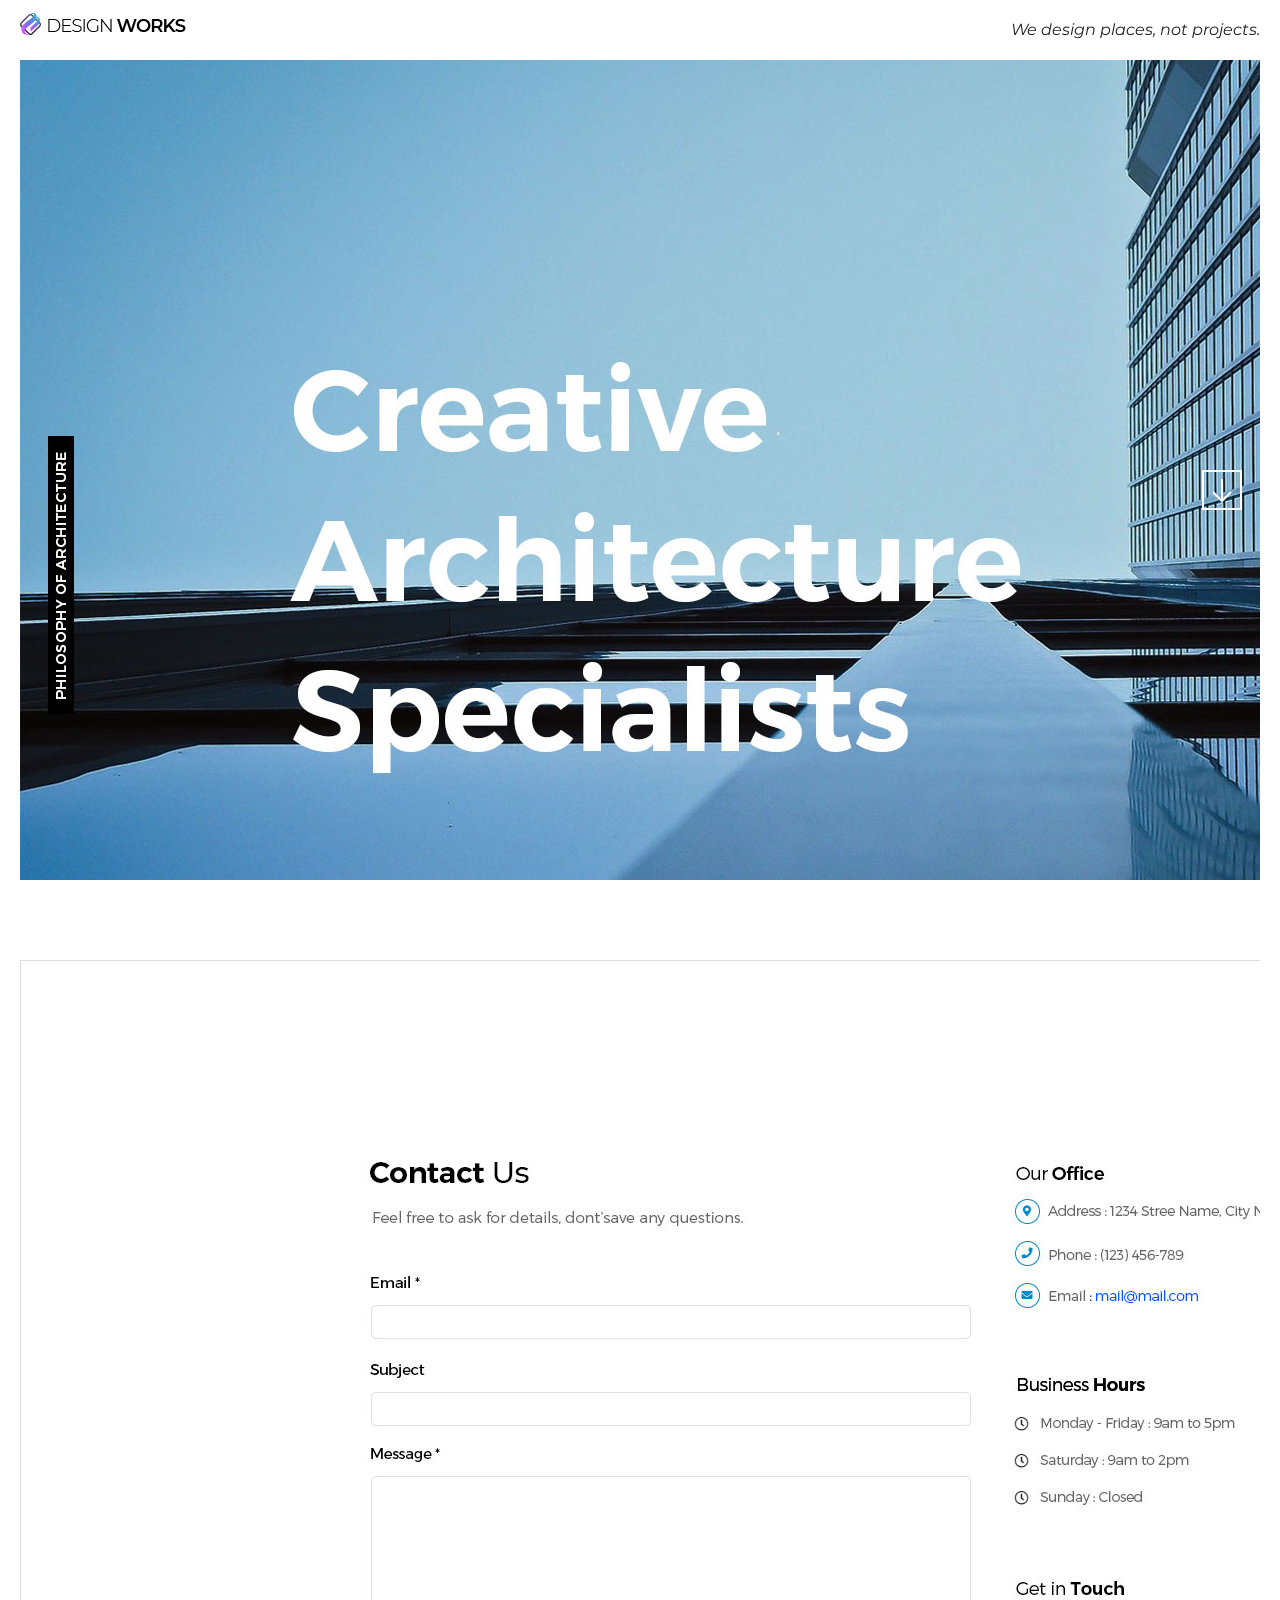
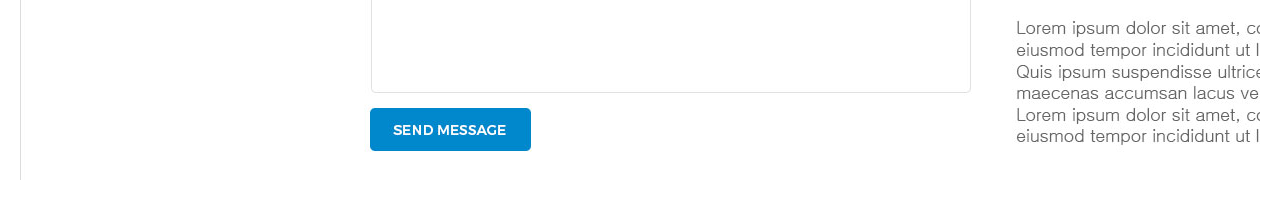
==== index.html @ b75cab00 "모바일 내비게이션" ====
<!doctype html>
<html lang="ko">
<head>
	<meta charset="UTF-8">
  <meta name="viewport" content="width=device-width, initial-scale=1.0">
  <!-- Page Scroll Effect JS & CSS -->
  <script src="js/jquery-2.1.4.js"></script>
  <script src="js/velocity/modernizr.js"></script>
  <script src="js/velocity/velocity.min.js"></script>
  <script src="js/velocity/velocity.ui.min.js"></script>
  <script src="js/velocity/main.js"></script>
  <link rel="stylesheet" href="js/velocity/velocity.css">

  <!-- Custom JS & CSS -->
  <script src="custom.js"></script>
  <link rel="stylesheet" href="style.css">
  <link rel="stylesheet" href="responsive.css">
	<title>DesignWorks Architecture Agency</title>
</head>
<!-- hijacking: on/off - animation: none/scaleDown/rotate/gallery/catch/opacity/fixed/parallax -->

<body data-hijacking="on" data-animation="gallery">
	<div class="container">
		<section class="cd-section visible">
			<div>
				<div class="content">
					<img src="images/temp-section-01.jpg">
				</div>
			</div>
		</section>

		<section class="cd-section">
			<div>
				<div class="content">
					<img src="images/temp-section-02.jpg">
				</div>
			</div>
		</section>
	
		<section class="cd-section">
			<div>
				<div class="content">
					<img src="images/temp-section-03.jpg">
				</div>
			</div>
		</section>
	
		<section class="cd-section">
			<div>
				<div class="content">
					<img src="images/temp-section-04.jpg">
				</div>
			</div>
		</section>
	
		<section class="cd-section">
			<div>
				<div class="content">
					<img src="images/temp-section-05.jpg">
				</div>
			</div>
		</section>
	
		<section class="cd-section">
			<div>
				<div class="content">
					<img src="images/temp-section-06.jpg">
				</div>
			</div>
		</section>
	
		<section class="cd-section">
			<div>
				<div class="content">
					<img src="images/temp-section-07.jpg">
				</div>
			</div>
		</section>
		<header>
			<div class="gnb-inner">
				<div class="logo">
					<a href="#none"><img src="images/logo.png" alt=""></a>
				</div>
				<div class="gnb">
					<div class="menu">
						<a href="#none">Home</a>
						<a href="#none">About</a>
						<a href="#none">Project</a>
						<a href="#none">Plan & History</a>
						<a href="#none">Awards</a>
						<a href="#none">Location</a>
						<a href="#none">Contact</a>
					</div>
					<div class="slogan">We design places, not projects.</div>
				</div>
				<div class="trigger">
					<span></span>
					<span></span>
					<span></span>
				</div>
			</div>
		</header>
	</div>

	<nav>
		<ul class="cd-vertical-nav">
			<li><a href="#0" class="cd-prev inactive">Next</a></li>
			<li><a href="#0" class="cd-next">Prev</a></li>
		</ul>
	</nav>
</body>
</html>
---- js/velocity/velocity.css ----
/* -------------------------------- 

Primary style

-------------------------------- */
*, *::after, *::before {
  box-sizing: border-box;
}

html {
  font-size: 62.5%;
}

body {
  font-size: 1.6rem;
  font-family: "Open Sans", sans-serif;
  color: #ffffff;
  background-color: #22283f;
  -webkit-font-smoothing: antialiased;
  -moz-osx-font-smoothing: grayscale;
}
body::before {
  /* never visible - this is used in jQuery to check the current MQ */
  content: 'mobile';
  display: none;
}
@media only screen and (min-width: 1050px) {
  body::before {
    /* never visible - this is used in jQuery to check the current MQ */
    content: 'desktop';
  }
}

a {
  color: #267481;
  text-decoration: none;
}

/* -------------------------------- 

Main Components 

-------------------------------- */
@media only screen and (min-width: 1050px) {
  body[data-hijacking="on"] {
    overflow: hidden;
  }
}

.cd-section h2 {
  line-height: 100vh;
  text-align: center;
  font-size: 2.4rem;
}

.cd-section:first-of-type > div::before {
  /* alert -> all scrolling effects are not visible on small devices */
  /* content: 'Effects not visible on mobile!'; */
  position: absolute;
  width: 100%;
  text-align: center;
  top: 20px;
  z-index: 2;
  font-weight: bold;
  font-size: 1.3rem;
  text-transform: uppercase;
  color: #6a7083;
}

[data-animation="parallax"] .cd-section > div, [data-animation="fixed"] .cd-section > div, [data-animation="opacity"] .cd-section > div {
  background-position: center center;
  background-repeat: no-repeat;
  background-size: cover;
}
[data-animation="parallax"] .cd-section:first-of-type > div, [data-animation="fixed"] .cd-section:first-of-type > div, [data-animation="opacity"] .cd-section:first-of-type > div {
  background-image: url("../img/img-1.jpg");
}
[data-animation="parallax"] .cd-section:nth-of-type(2) > div, [data-animation="fixed"] .cd-section:nth-of-type(2) > div, [data-animation="opacity"] .cd-section:nth-of-type(2) > div {
  background-image: url("../img/img-2.jpg");
}
[data-animation="parallax"] .cd-section:nth-of-type(3) > div, [data-animation="fixed"] .cd-section:nth-of-type(3) > div, [data-animation="opacity"] .cd-section:nth-of-type(3) > div {
  background-image: url("../img/img-3.jpg");
}
[data-animation="parallax"] .cd-section:nth-of-type(4) > div, [data-animation="fixed"] .cd-section:nth-of-type(4) > div, [data-animation="opacity"] .cd-section:nth-of-type(4) > div {
  background-image: url("../img/img-4.jpg");
}
[data-animation="parallax"] .cd-section:nth-of-type(5) > div, [data-animation="fixed"] .cd-section:nth-of-type(5) > div, [data-animation="opacity"] .cd-section:nth-of-type(5) > div {
  background-image: url("../img/img-5.jpg");
}
@media only screen and (min-width: 1050px) {
  .cd-section h2 {
    font-size: 4rem;
    font-weight: 300;
  }
  [data-hijacking="on"] .cd-section {
    opacity: 0;
    visibility: hidden;
    position: absolute;
    top: 0;
    left: 0;
    width: 100%;
  }
  [data-hijacking="on"] .cd-section > div {
    visibility: visible;
  }
  [data-hijacking="off"] .cd-section > div {
    opacity: 0;
  }
  [data-animation="rotate"] .cd-section {
    /* enable a 3D-space for children elements */
    -webkit-perspective: 1800px;
    -moz-perspective: 1800px;
    perspective: 1800px;
  }
  [data-hijacking="on"][data-animation="rotate"] .cd-section:not(:first-of-type) {
    -webkit-perspective-origin: center 0;
    -moz-perspective-origin: center 0;
    perspective-origin: center 0;
  }
  [data-animation="scaleDown"] .cd-section > div, [data-animation="gallery"] .cd-section > div, [data-animation="catch"] .cd-section > div {
    box-shadow: 0 0 0 rgba(25, 30, 46, 0.4);
  }
  [data-animation="opacity"] .cd-section.visible > div {
    z-index: 1;
  }
}

@media only screen and (min-width: 1050px) {
  .cd-section:first-of-type > div::before {
    display: none;
  }
}
@media only screen and (min-width: 1050px) {
  .cd-section > div {
    position: fixed;
    top: 0;
    left: 0;
    width: 100%;
    /* Force Hardware Acceleration */
    -webkit-transform: translateZ(0);
    -moz-transform: translateZ(0);
    -ms-transform: translateZ(0);
    -o-transform: translateZ(0);
    transform: translateZ(0);
    -webkit-backface-visibility: hidden;
    backface-visibility: hidden;
  }
  [data-hijacking="on"] .cd-section > div {
    position: absolute;
  }
  [data-animation="rotate"] .cd-section > div {
    -webkit-transform-origin: center bottom;
    -moz-transform-origin: center bottom;
    -ms-transform-origin: center bottom;
    -o-transform-origin: center bottom;
    transform-origin: center bottom;
  }
}

.cd-vertical-nav {
  /* lateral navigation */
  position: fixed;
  z-index: 1;
  right: 3%;
  top: 50%;
  bottom: auto;
  -webkit-transform: translateY(-50%);
  -moz-transform: translateY(-50%);
  -ms-transform: translateY(-50%);
  -o-transform: translateY(-50%);
  transform: translateY(-50%);
  display: none;
}
.cd-vertical-nav a {
  display: block;
  height: 40px;
  width: 40px;
  /* image replace */
  overflow: hidden;
  text-indent: 100%;
  white-space: nowrap;
  background: url(cd-icon-arrow.svg) no-repeat center center;
}
.cd-vertical-nav a.cd-prev {
  -webkit-transform: rotate(180deg);
  -moz-transform: rotate(180deg);
  -ms-transform: rotate(180deg);
  -o-transform: rotate(180deg);
  transform: rotate(180deg);
  margin-bottom: 10px;
}
.cd-vertical-nav a.inactive {
  visibility: hidden;
  opacity: 0;
  -webkit-transition: opacity 0.2s 0s, visibility 0s 0.2s;
  -moz-transition: opacity 0.2s 0s, visibility 0s 0.2s;
  transition: opacity 0.2s 0s, visibility 0s 0.2s;
}
@media only screen and (min-width: 1050px) {
  .cd-vertical-nav {
    display: block;
  }
}
---- style.css ----
/* Google Web Font : Montserrat */
@import url('https://fonts.googleapis.com/css?family=Montserrat:200,300,400,500&display=swap');
@import url('https://fonts.googleapis.com/css?family=Manrope:300,400,500,600&display=swap');
@import url('https://fonts.googleapis.com/css2?family=Source+Sans+Pro:wght@200;300;400;600;700;900&display=swap');
@import url('https://fonts.googleapis.com/css2?family=Overpass&display=swap');

/* FontAwesome CDN 4.7 */
@import url('https://stackpath.bootstrapcdn.com/font-awesome/4.7.0/css/font-awesome.min.css');

/* Reset CSS */
* { box-sizing: border-box;}
ul{list-style: none;}
a{text-decoration: none;}

/* Default CSS */
body{
  font-family: 'Montserrat', sans-serif;
  color: #222;
  font-size: 15px;
  margin : 0;
  height: 100vh;
  background-color: #fff;
}

/* Entire Layout */
.cd-section{
  height: 100vh;
}
.cd-section > div{
  height: 100%;
  position: relative;
}
.content{
  background-color: #ddd;
  position: absolute;
  width: calc(100% - 40px);
  height: calc(100% - 80px);
  left: 20px;
  bottom: 20px;
  overflow: hidden;
}

/* Header */
header {
  position: fixed;
  width: 100%;
  top:0;
  left:0;
}
.gnb-inner {
  /* border: 1px solid #000; */
  width: calc(100% - 40px);
  margin: auto;
  height: 60px;
  line-height: 60px;
  
}
.logo {
  float:left
}
.gnb {
  float: right;
}
.menu {
  display: none;
}
.menu a {}
.slogan {
  font-size: 16px;
  font-style: italic;
}
---- responsive.css ----
@media (max-width: 768px) {
  /* Entire Layout */
  .cd-section{
    height: auto;
  }
  .cd-section > div{
    height: auto;
  }
  .content{
    position: static;
    width: 100%;
    height: 100%;
  }

  /* Header */
  .menu {
    display: block;
  }
  .slogan{
    display: none;
  }
  .gnb{
    background-color: #fff;
    position: fixed;
    top: 0;
    right: 0;
    width: 250px;
    height: 100vh;
    box-shadow: -5px 0 10px rgba(0,0,0,0.1);
  }
  .menu{
    line-height: 40px;
    margin-top: 60px;
  }
  .menu a {
    text-align: right;
    display: block;
    padding-right: 20px;
    color : #000;
    font-size: 20px;
  }
}
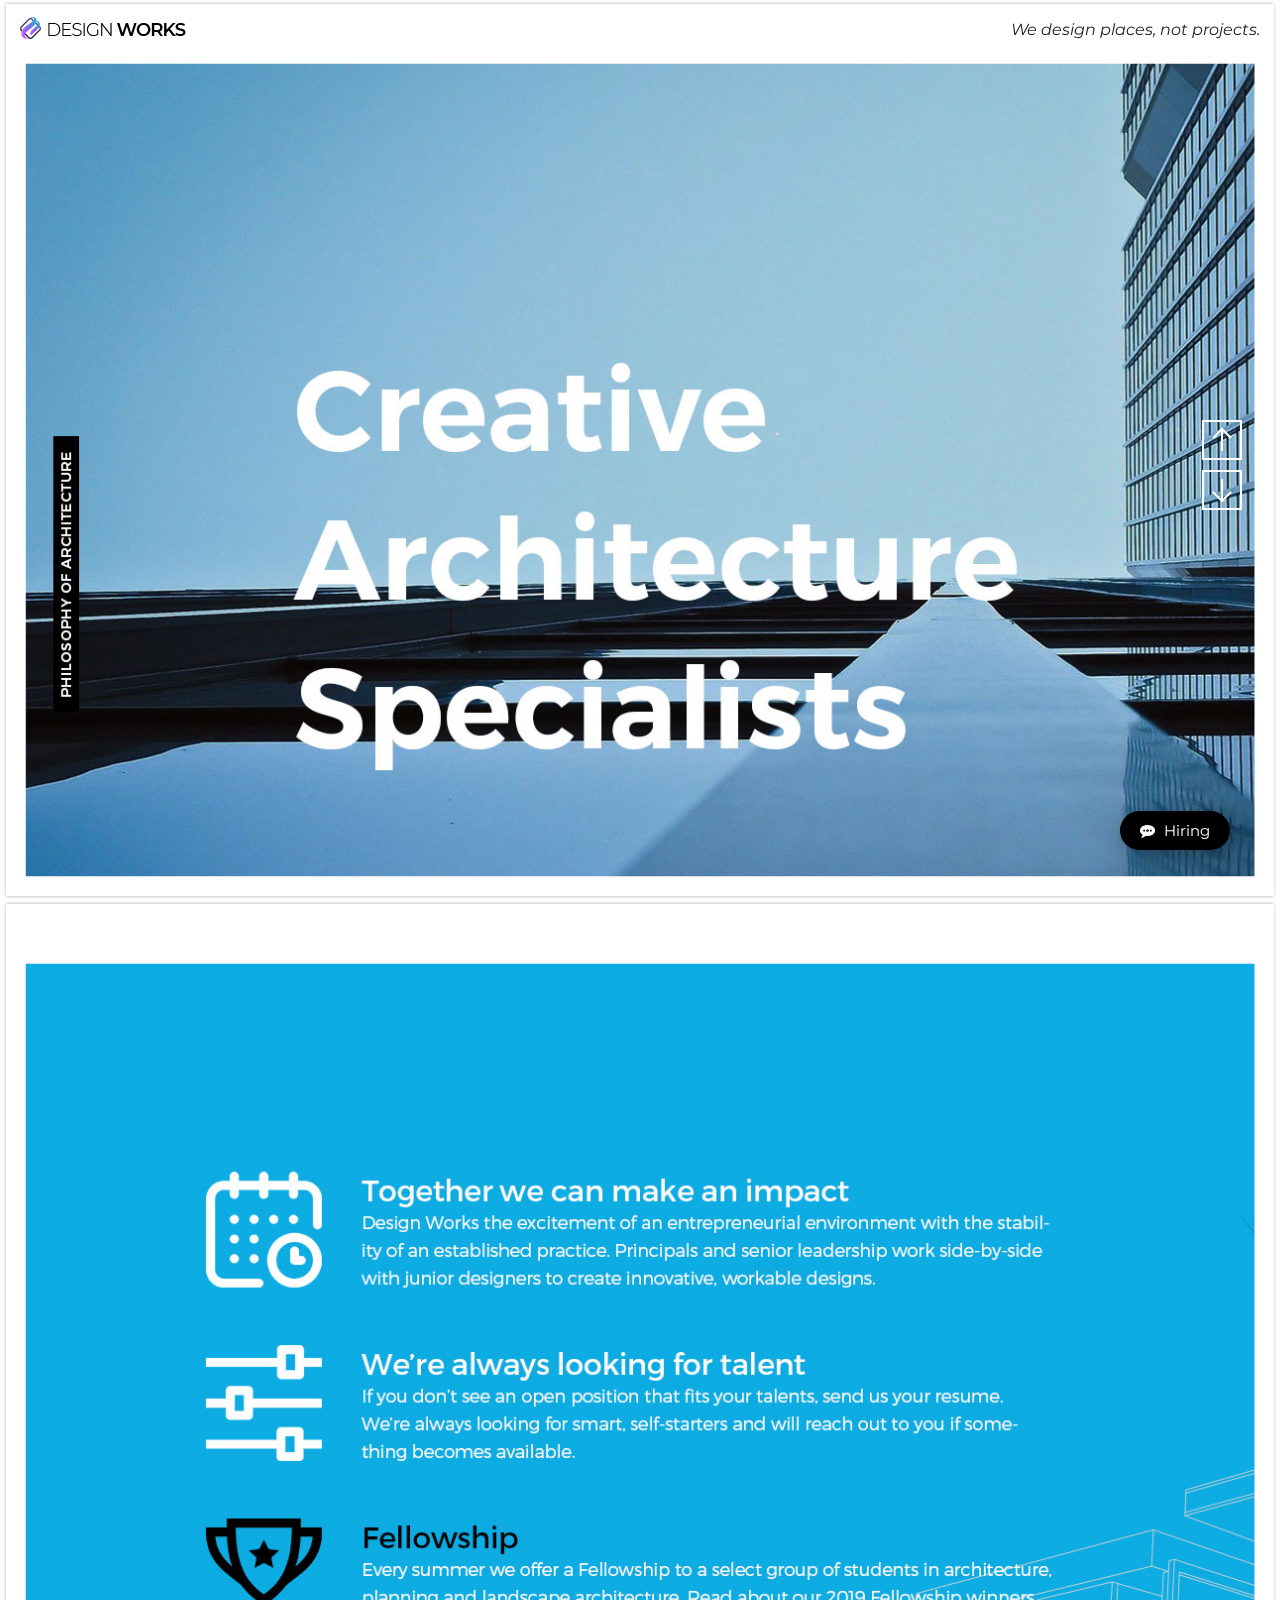
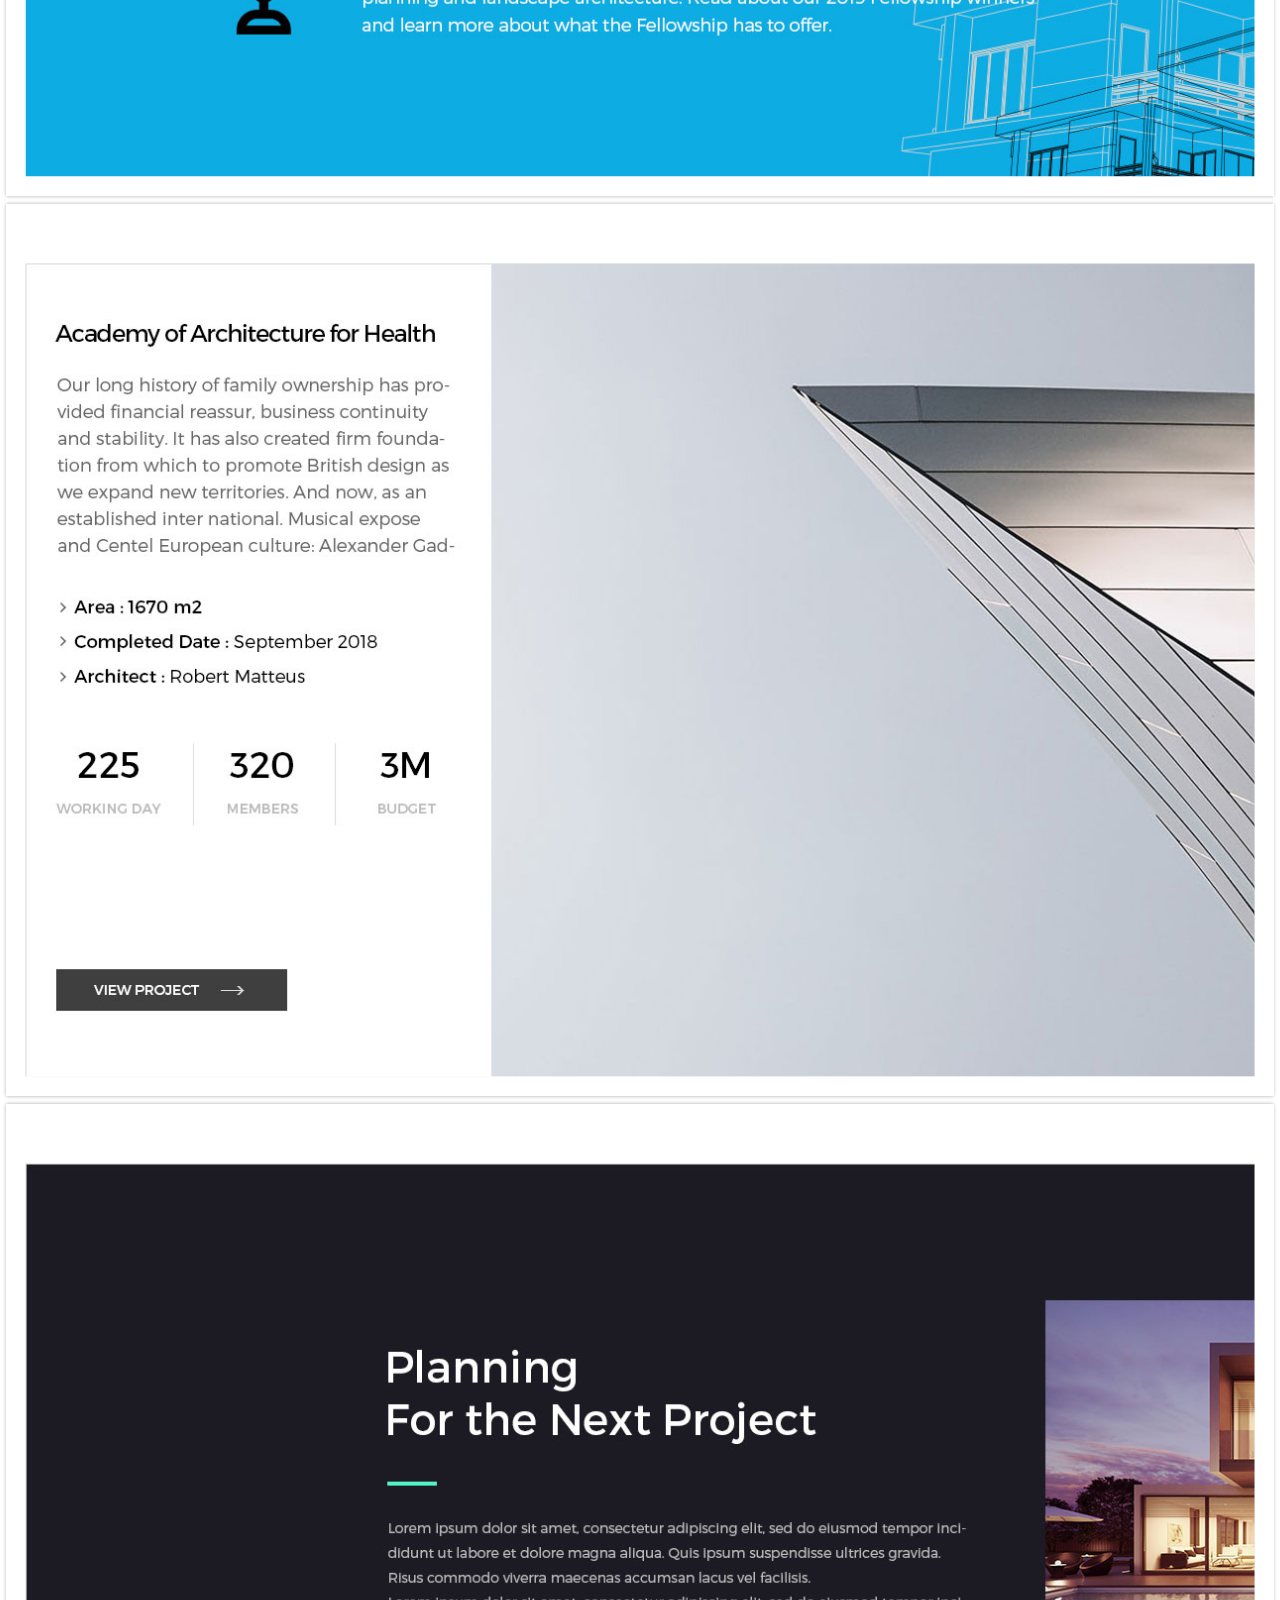
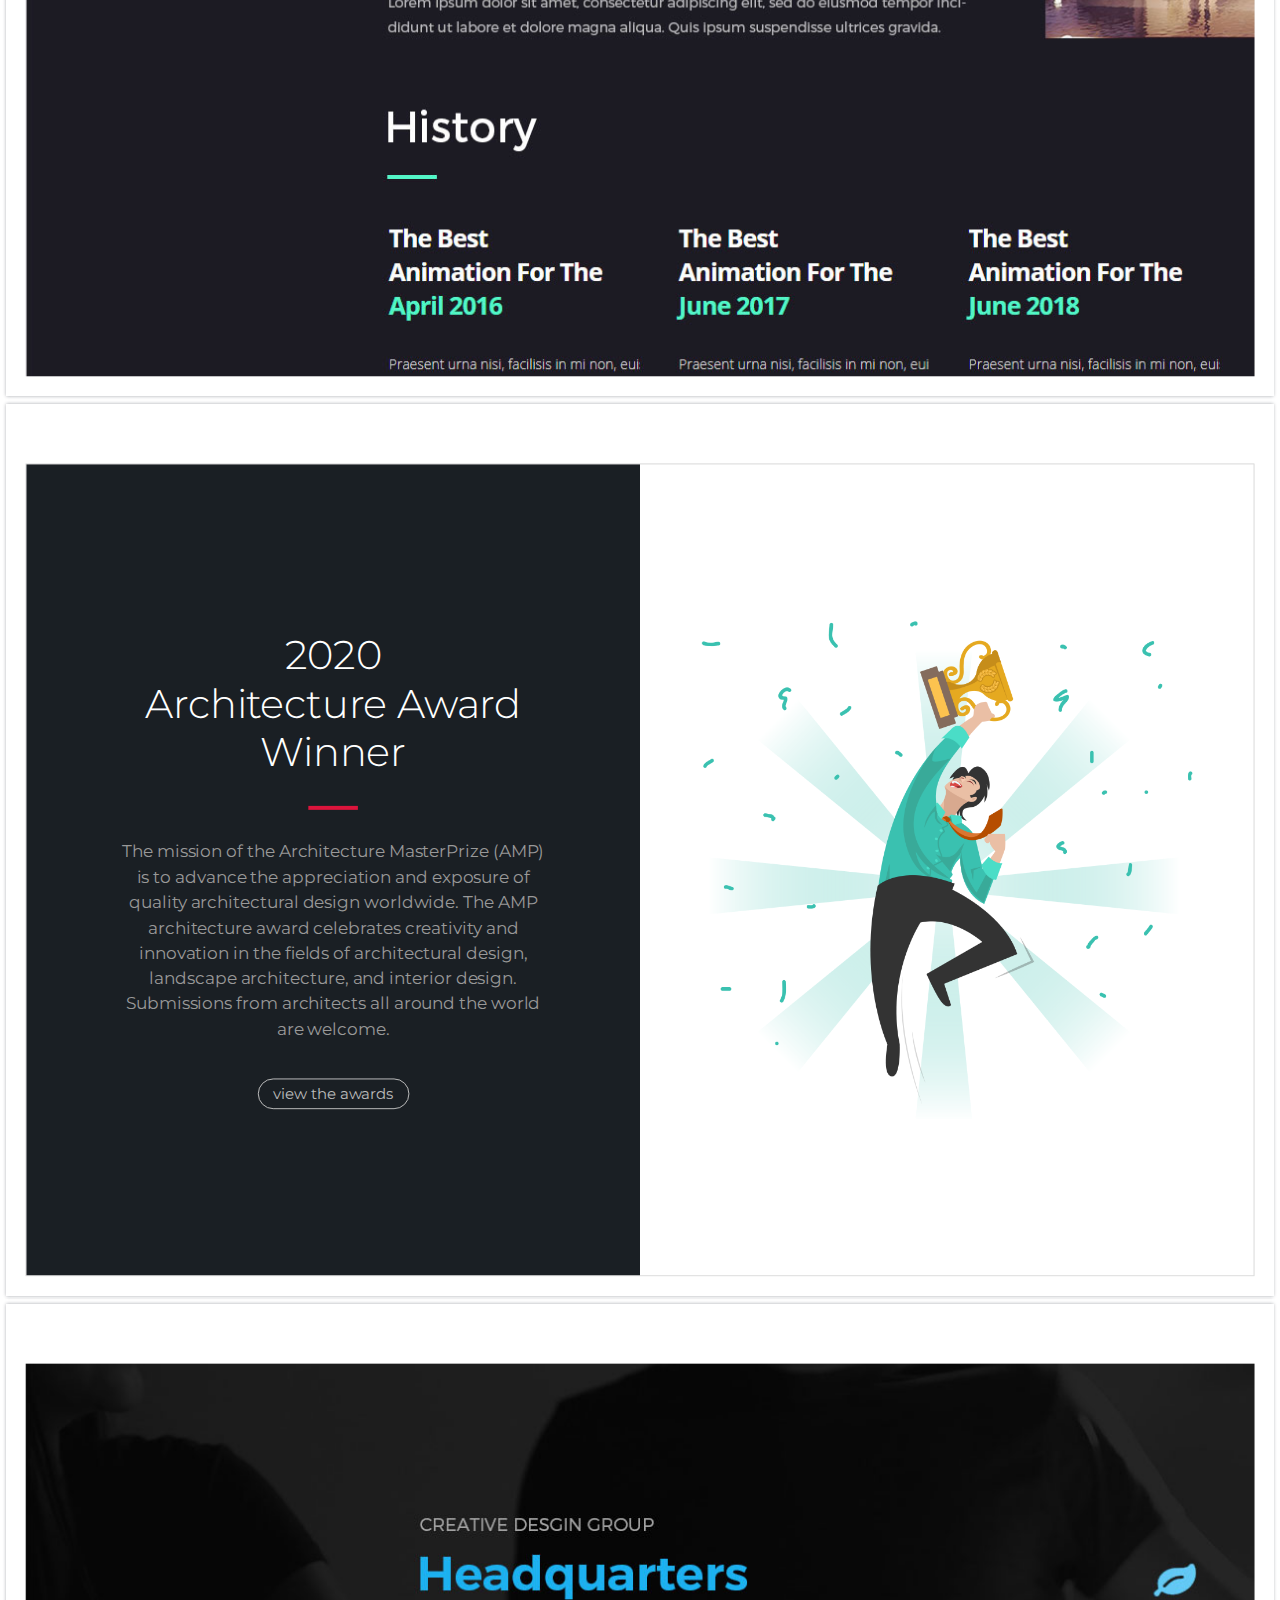
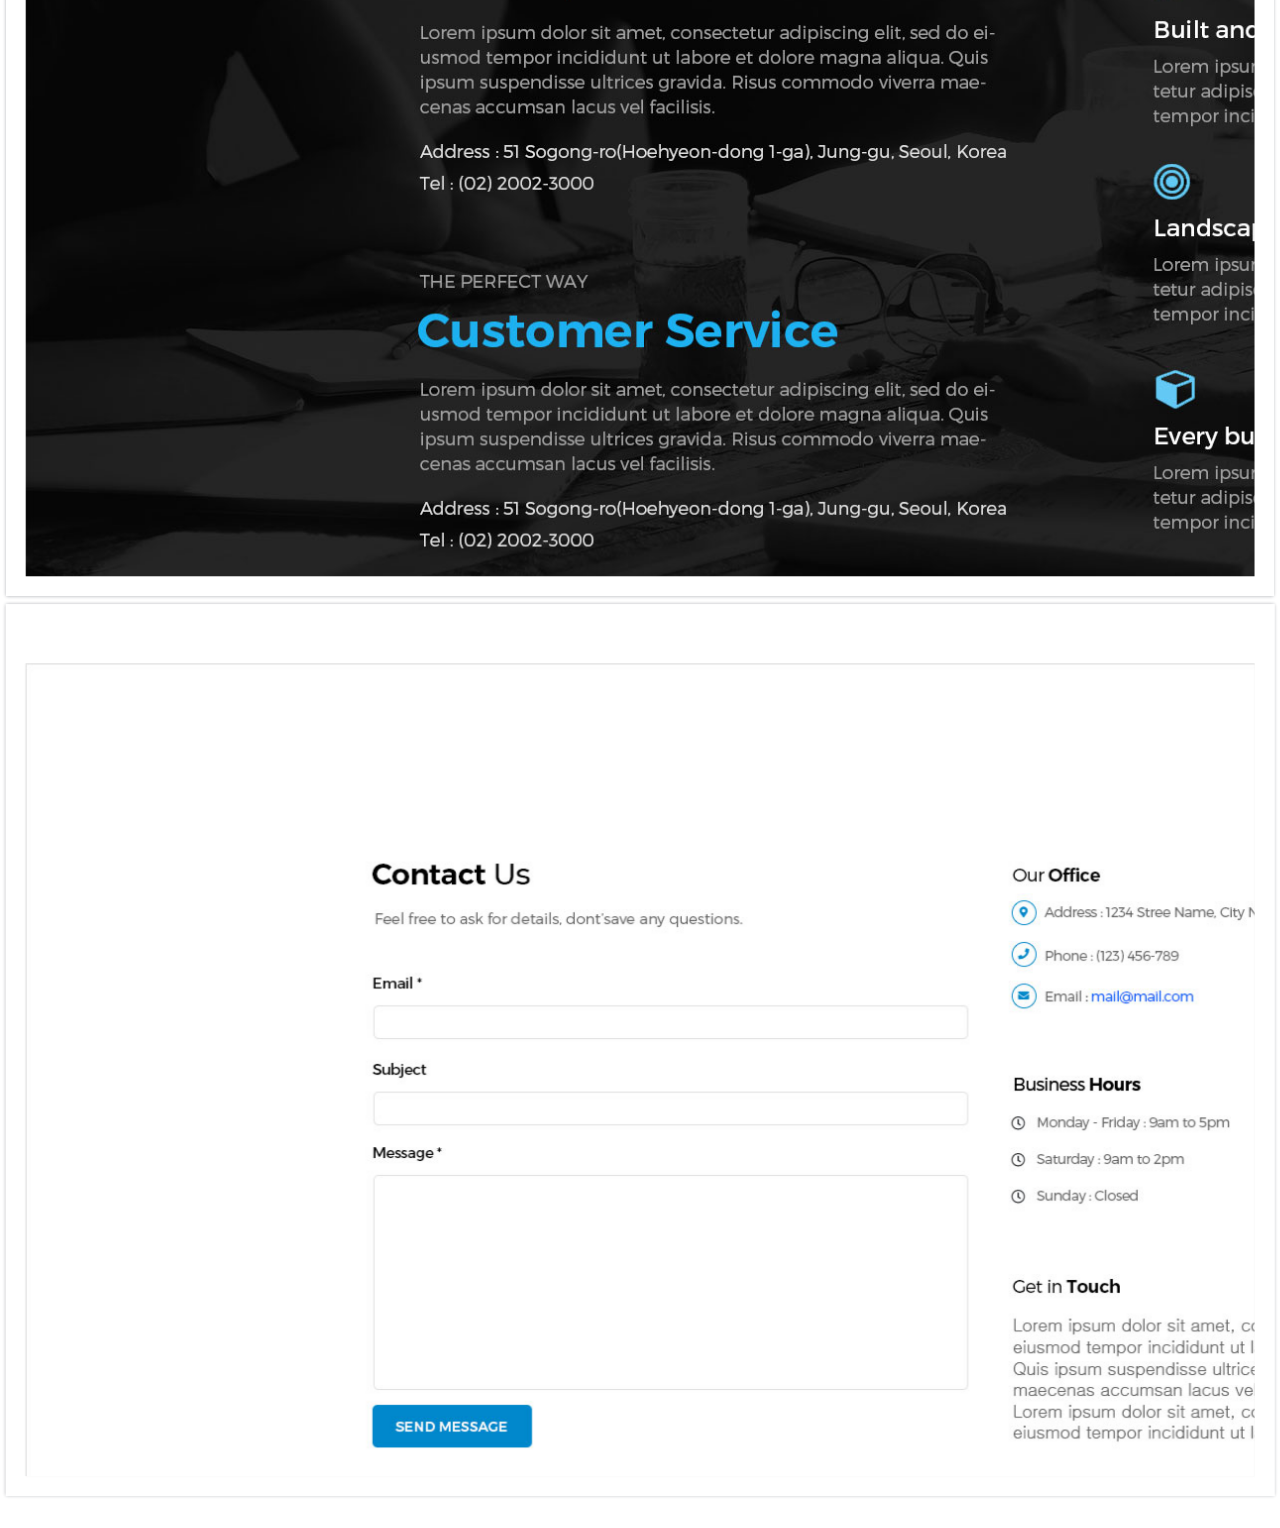
==== commit 8c3b8275: "section 6 구현" ====
--- a/index.html
+++ b/index.html
@@ -10,7 +10,8 @@
   <script src="js/velocity/velocity.ui.min.js"></script>
   <script src="js/velocity/main.js"></script>
   <link rel="stylesheet" href="js/velocity/velocity.css">
-
+	<!-- Smooth Scrolling -->
+	<script src="js/jquery.scrollTo.min.js"></script>
   <!-- Custom JS & CSS -->
   <script src="custom.js"></script>
   <link rel="stylesheet" href="style.css">
@@ -19,9 +20,9 @@
 </head>
 <!-- hijacking: on/off - animation: none/scaleDown/rotate/gallery/catch/opacity/fixed/parallax -->
 
-<body data-hijacking="on" data-animation="gallery">
+<body data-hijacking="off" data-animation="gallery">
 	<div class="container">
-		<section class="cd-section visible">
+		<section class="cd-section visible" id="home">
 			<div>
 				<div class="content">
 					<img src="images/temp-section-01.jpg">
@@ -29,7 +30,7 @@
 			</div>
 		</section>
 
-		<section class="cd-section">
+		<section class="cd-section" id="about">
 			<div>
 				<div class="content">
 					<img src="images/temp-section-02.jpg">
@@ -37,7 +38,7 @@
 			</div>
 		</section>
 	
-		<section class="cd-section">
+		<section class="cd-section" id="project">
 			<div>
 				<div class="content">
 					<img src="images/temp-section-03.jpg">
@@ -45,7 +46,7 @@
 			</div>
 		</section>
 	
-		<section class="cd-section">
+		<section class="cd-section" id="plan">
 			<div>
 				<div class="content">
 					<img src="images/temp-section-04.jpg">
@@ -53,15 +54,29 @@
 			</div>
 		</section>
 	
-		<section class="cd-section">
+		<section class="cd-section" id="awards">
 			<div>
 				<div class="content">
-					<img src="images/temp-section-05.jpg">
+					<div class="awards-inner">
+						<div class="about-awards">
+							<div class="about-heading">
+								<h2>2020 <br /> Architecture Award <br /> Winner</h2>
+								<hr class="bar">
+								<p>
+									The mission of the Architecture MasterPrize (AMP) is to advance the appreciation and exposure of quality architectural design worldwide. The AMP architecture award celebrates creativity and innovation in the fields of architectural design, landscape architecture, and interior design. Submissions from architects all around the world are welcome.
+								</p>
+								<a class="view-awards" href="https://solved.ac/" target="_blank">view the awards</a>
+							</div>
+						</div>
+						<div class="vitory-jump">
+							<img src="images/victory-jump.png" alt="">
+						</div>
+					</div>
 				</div>
 			</div>
 		</section>
 	
-		<section class="cd-section">
+		<section class="cd-section" id="location">
 			<div>
 				<div class="content">
 					<img src="images/temp-section-06.jpg">
@@ -69,7 +84,7 @@
 			</div>
 		</section>
 	
-		<section class="cd-section">
+		<section class="cd-section" id="contact">
 			<div>
 				<div class="content">
 					<img src="images/temp-section-07.jpg">
@@ -83,13 +98,13 @@
 				</div>
 				<div class="gnb">
 					<div class="menu">
-						<a href="#none">Home</a>
-						<a href="#none">About</a>
-						<a href="#none">Project</a>
-						<a href="#none">Plan & History</a>
-						<a href="#none">Awards</a>
-						<a href="#none">Location</a>
-						<a href="#none">Contact</a>
+						<a href="#home">Home</a>
+						<a href="#about">About</a>
+						<a href="#project">Project</a>
+						<a href="#plan">Plan & History</a>
+						<a href="#awards">Awards</a>
+						<a href="#location">Location</a>
+						<a href="#contact">Contact</a>
 					</div>
 					<div class="slogan">We design places, not projects.</div>
 				</div>
@@ -102,6 +117,15 @@
 		</header>
 	</div>
 
+	<a href="#" class="gototop">
+		<img src="images/gototop.png" alt="">
+	</a>
+	
+	<a href="" class="btn_hiring">
+		<i class="fa fa-commenting"></i>
+		Hiring
+	</a>
+		
 	<nav>
 		<ul class="cd-vertical-nav">
 			<li><a href="#0" class="cd-prev inactive">Next</a></li>
--- a/js/velocity/velocity.css
+++ b/js/velocity/velocity.css
@@ -47,11 +47,7 @@
   }
 }
 
-.cd-section h2 {
-  line-height: 100vh;
-  text-align: center;
-  font-size: 2.4rem;
-}
+
 
 .cd-section:first-of-type > div::before {
   /* alert -> all scrolling effects are not visible on small devices */
--- a/style.css
+++ b/style.css
@@ -11,7 +11,9 @@
 * { box-sizing: border-box;}
 ul{list-style: none;}
 a{text-decoration: none;}
-
+html{
+  scroll-behavior: smooth;
+}
 /* Default CSS */
 body{
   font-family: 'Montserrat', sans-serif;
@@ -56,7 +58,10 @@
   
 }
 .logo {
-  float:left
+  float:left;
+}
+.logo img{
+  padding-top: 17px;
 }
 .gnb {
   float: right;
@@ -68,4 +73,97 @@
 .slogan {
   font-size: 16px;
   font-style: italic;
+}
+.trigger{
+  display: none;
+}
+
+/* Hiring Button */
+.btn_hiring{
+  position: fixed;
+  right: 50px;
+  bottom:50px;
+  color: #fff;
+  padding: 10px 20px;
+  background-color: #000;
+  border-radius: 20px;
+  box-shadow: 5px 5px 20px rgba(0,0,0,0.38);
+  transition: 0.5s;
+}
+
+.btn_hiring .fa{
+  transform: rotateY('180deg');
+  margin-right:5px
+}
+
+.btn_hiring:active {
+  transform: scale(0.7);
+}
+
+/* ############# Section : awards winner ##############*/
+.awards-inner{
+  height: 100%;
+  border: 1px solid #ddd;
+}
+.awards-inner > div{
+  float: left;
+  width:50%;
+  height: 100%;
+  position: relative;
+}
+.about-awards{
+  background-color: #1a1f24;
+  color: #fff;
+}
+.about-heading{
+  position: absolute;
+  top:50%;
+  left:50%;
+  transform: translate(-50%, -50%);
+  text-align: center;
+  width:70%;
+}
+.vitory-jump{
+background-color: #fff;
+}
+.vitory-jump img{
+  position: absolute;
+  top:50%;
+  left:50%;
+  transform: translate(-50%, -50%);
+  width:80%;
+}
+.about-heading h2{
+  margin: 0;
+}
+hr.bar {
+  width:50px;
+  height: 4px;
+  border: none;
+  background-color: crimson;
+  margin:30px auto;
+}
+.about-heading p {
+  color:#999;
+  font-size: 17px;
+  line-height: 1.5em;
+}
+
+.about-heading a {
+
+}
+.view-awards{
+  color : #bbb;
+  border: 1px solid #bbb;
+  padding: 5px 15px;
+  border-radius: 20px;
+  transition: 0.5s;
+  display: inline-block;
+  margin-top: 20px;
+}
+
+.view-awards:hover{
+  background-color: #31c0ce;
+  color : #fff;
+  border-color: transparent;
 }--- a/responsive.css
+++ b/responsive.css
@@ -1,4 +1,7 @@
 @media (max-width: 768px) {
+  html{
+    scroll-behavior: smooth;
+  }
   /* Entire Layout */
   .cd-section{
     height: auto;
@@ -13,6 +16,14 @@
   }
 
   /* Header */
+  header{
+    transition: 0.5s;
+    z-index: 100;
+  }
+  header.active{
+    background-color: #fff;
+    border-bottom: 1px solid #ddd;
+  }
   .menu {
     display: block;
   }
@@ -23,10 +34,14 @@
     background-color: #fff;
     position: fixed;
     top: 0;
-    right: 0;
+    right: -270px;
     width: 250px;
     height: 100vh;
     box-shadow: -5px 0 10px rgba(0,0,0,0.1);
+    transition: 0.5s;
+  }
+  .gnb.active{
+    right : 0;
   }
   .menu{
     line-height: 40px;
@@ -39,4 +54,71 @@
     color : #000;
     font-size: 20px;
   }
+
+  /* Trigger */
+  .trigger{
+    display: block;
+    /* border: 1px solid red; */
+    width: 24px;  
+    height: 14px;
+    position: absolute;
+    right: 20px;
+    top:20px;
+  }
+  .trigger span{
+    position: absolute;
+    height: 1px;
+    width: 100%;
+    background-color: #000;
+    transition: 0.5s;
+  }
+  .trigger span:nth-child(1) {
+    top: 0;
+  }
+  .trigger span:nth-child(2) {
+    top: 50%;
+    width: 80%;
+  }
+  .trigger span:nth-child(3) {
+    top : 100%;
+  }
+  .trigger.active span:nth-child(1) {
+    top: 50%;
+    transform: rotate(45deg);
+  }
+  .trigger.active span:nth-child(2) {
+    top: 50%;
+    width: 80%;
+    opacity: 0;
+  }
+  .trigger.active span:nth-child(3) {
+    top: 50%;
+    transform: rotate(-45deg);
+  }
+
+  /* GotoTop */
+  .gototop{
+    position: fixed;
+    bottom: 20px;
+    left: 20px; 
+    border: 1px solid #fff;
+    display: block;
+    width:40px;
+    height: 40px;
+    border-radius: 50%;
+    text-align: center;
+    line-height: 50px;
+    transform: translateY(30px);
+    opacity: 0;
+    transition: 0.5s;
+  }
+  .gototop.active{
+    opacity: 1;
+    transform: translateY(-10px);
+  }
+  .btn_hiring {
+    right: 20px;
+    bottom:20px;
+  }
+
 }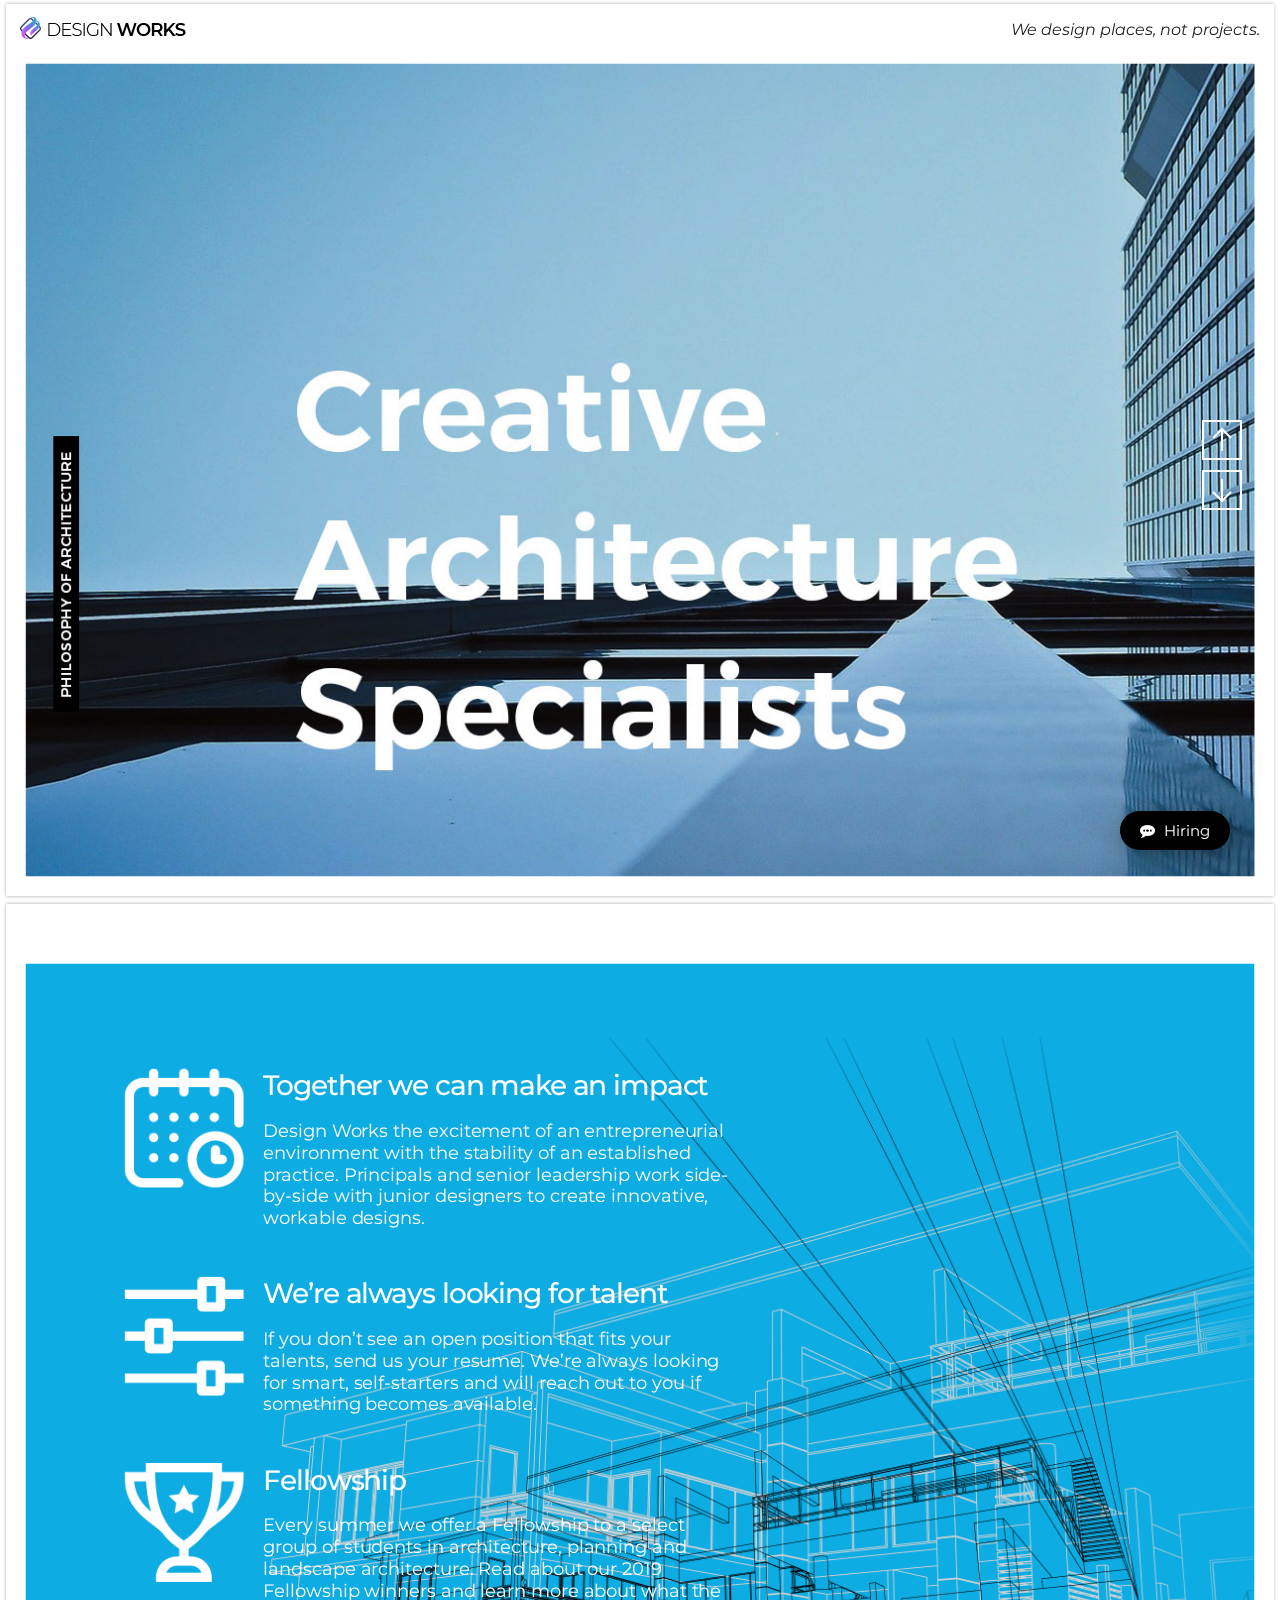
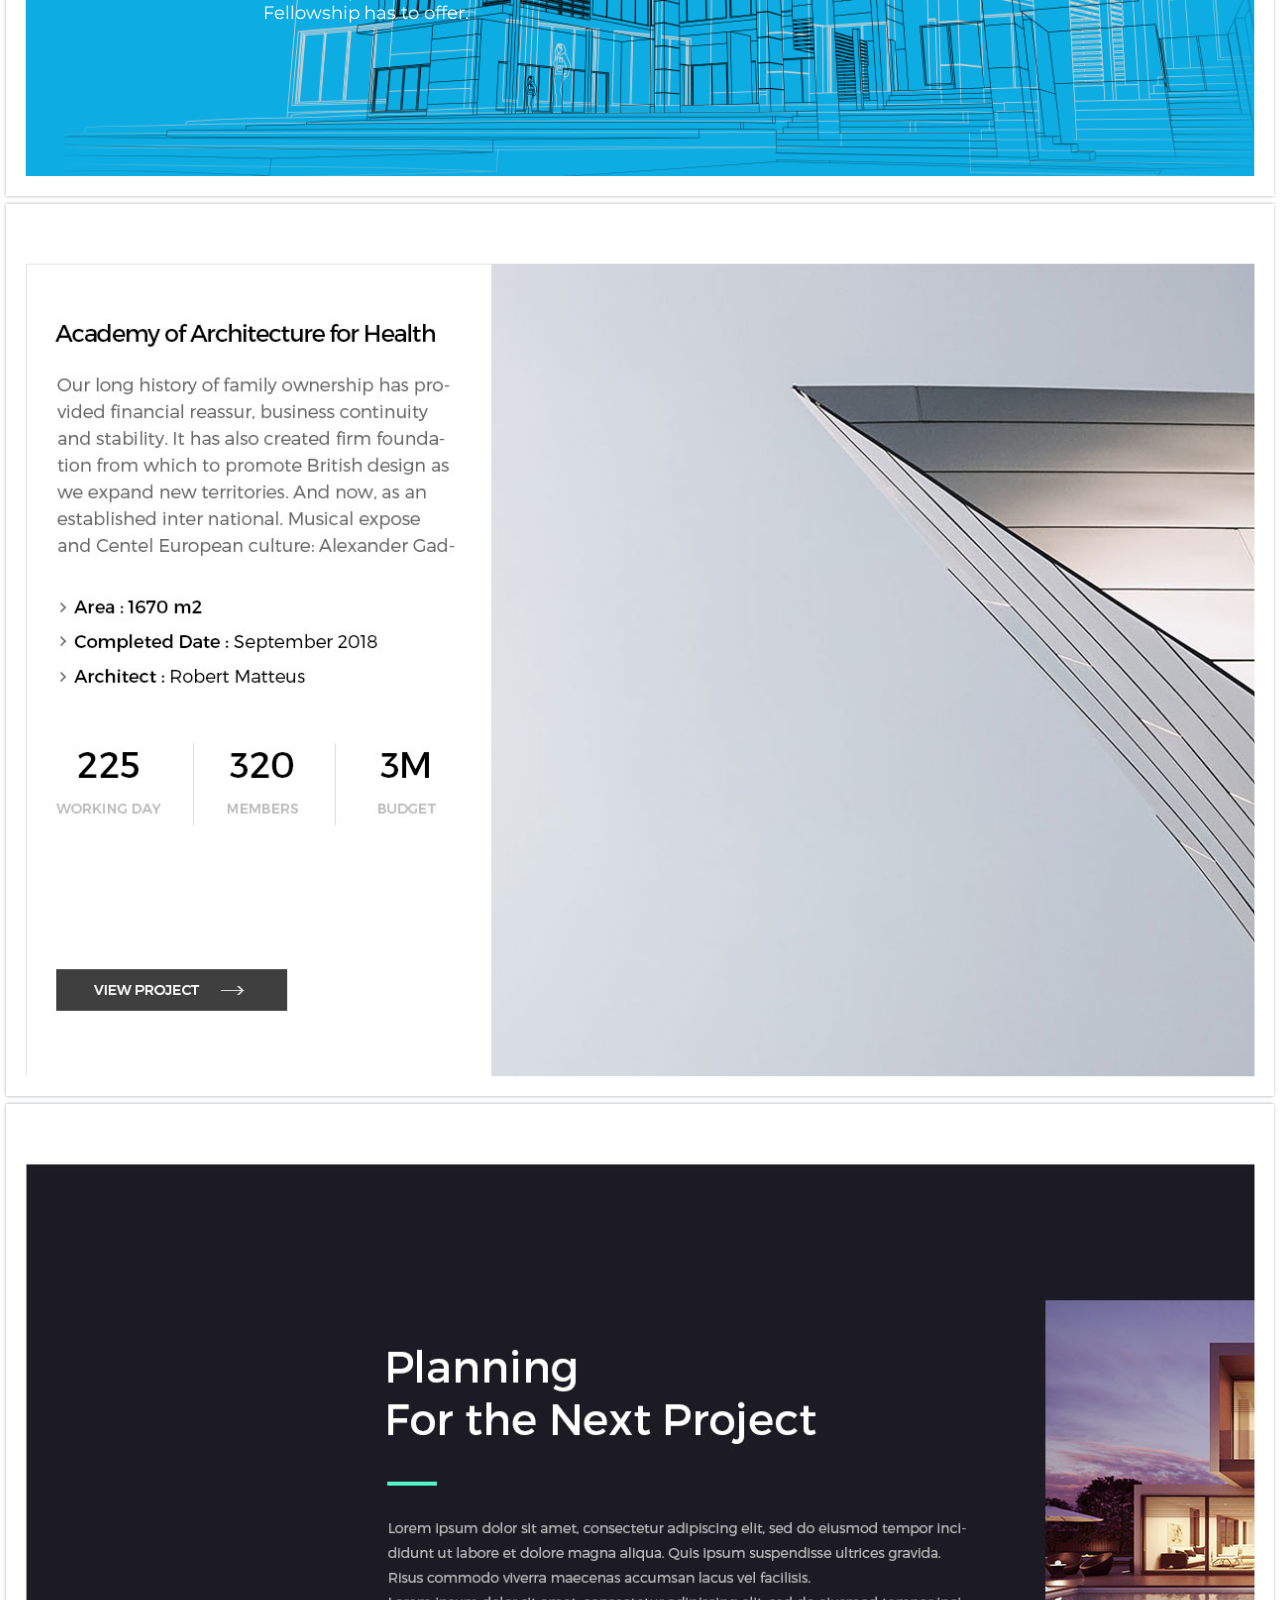
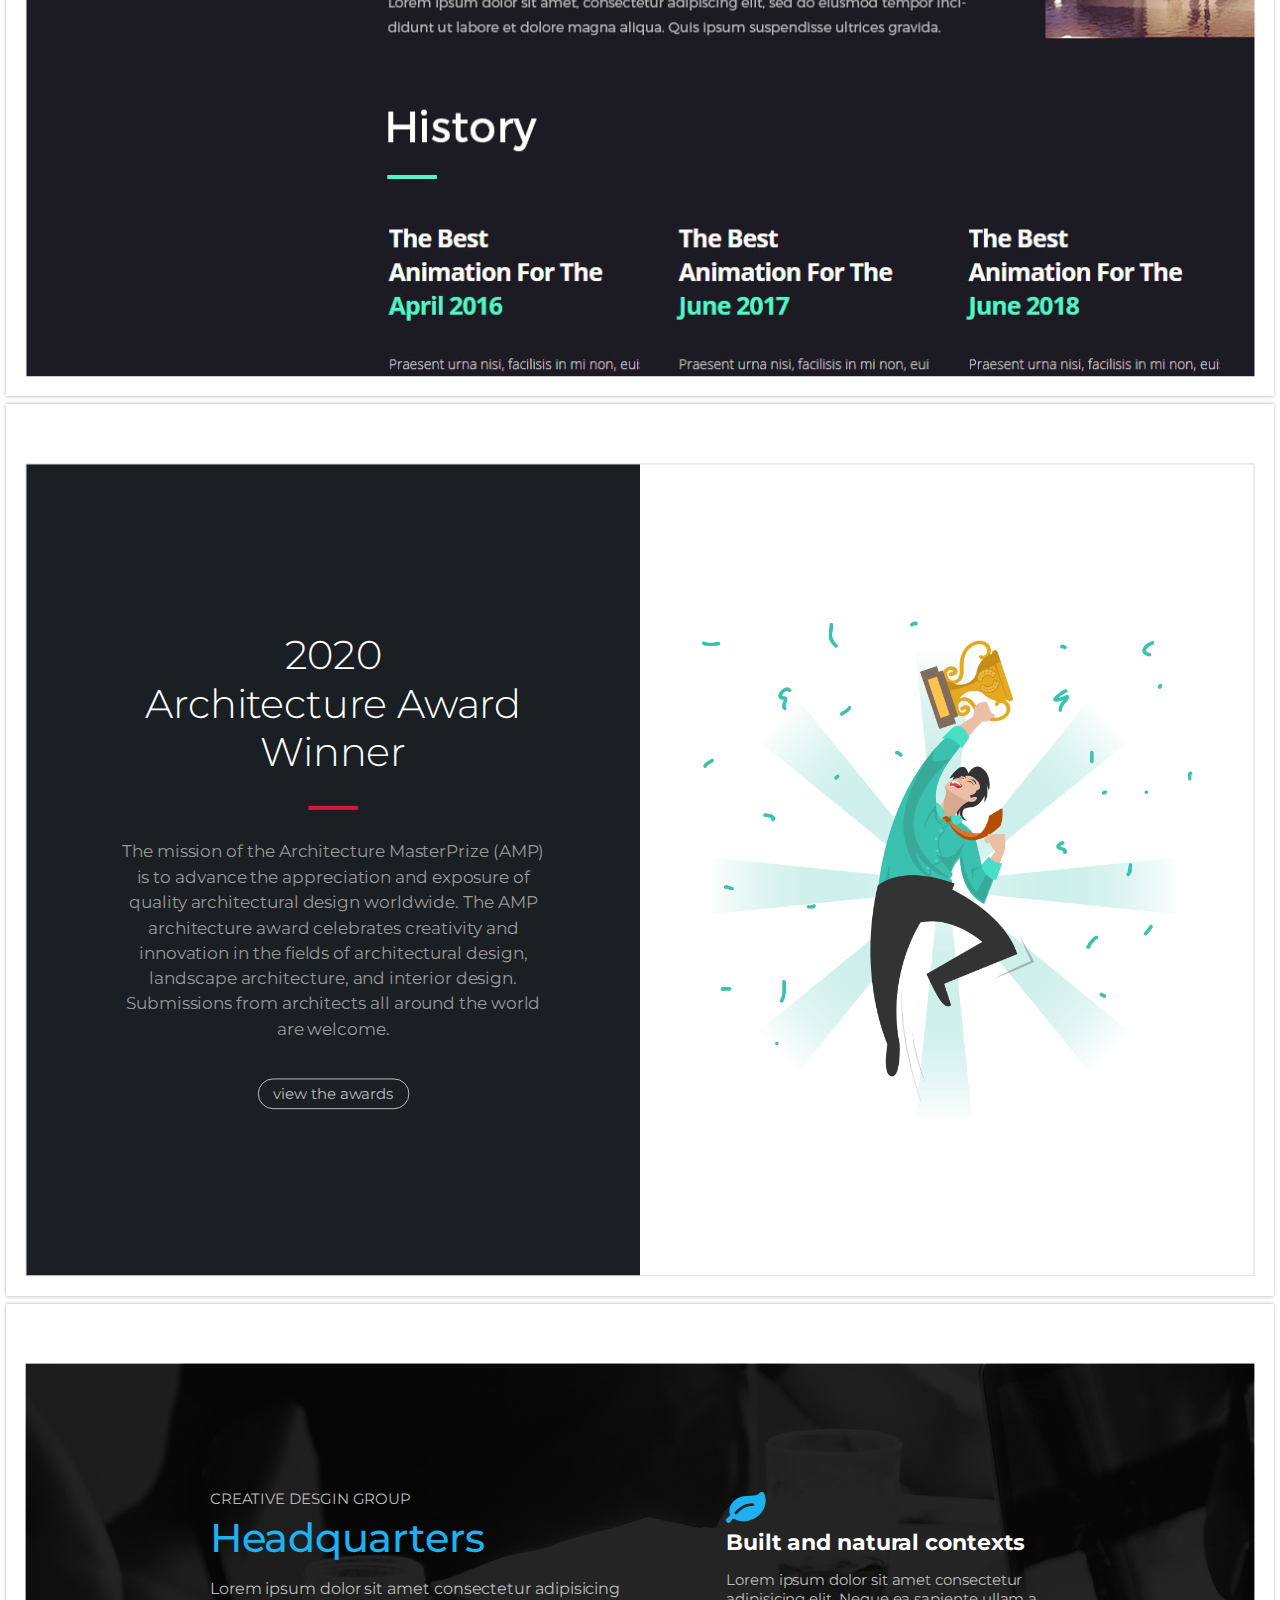
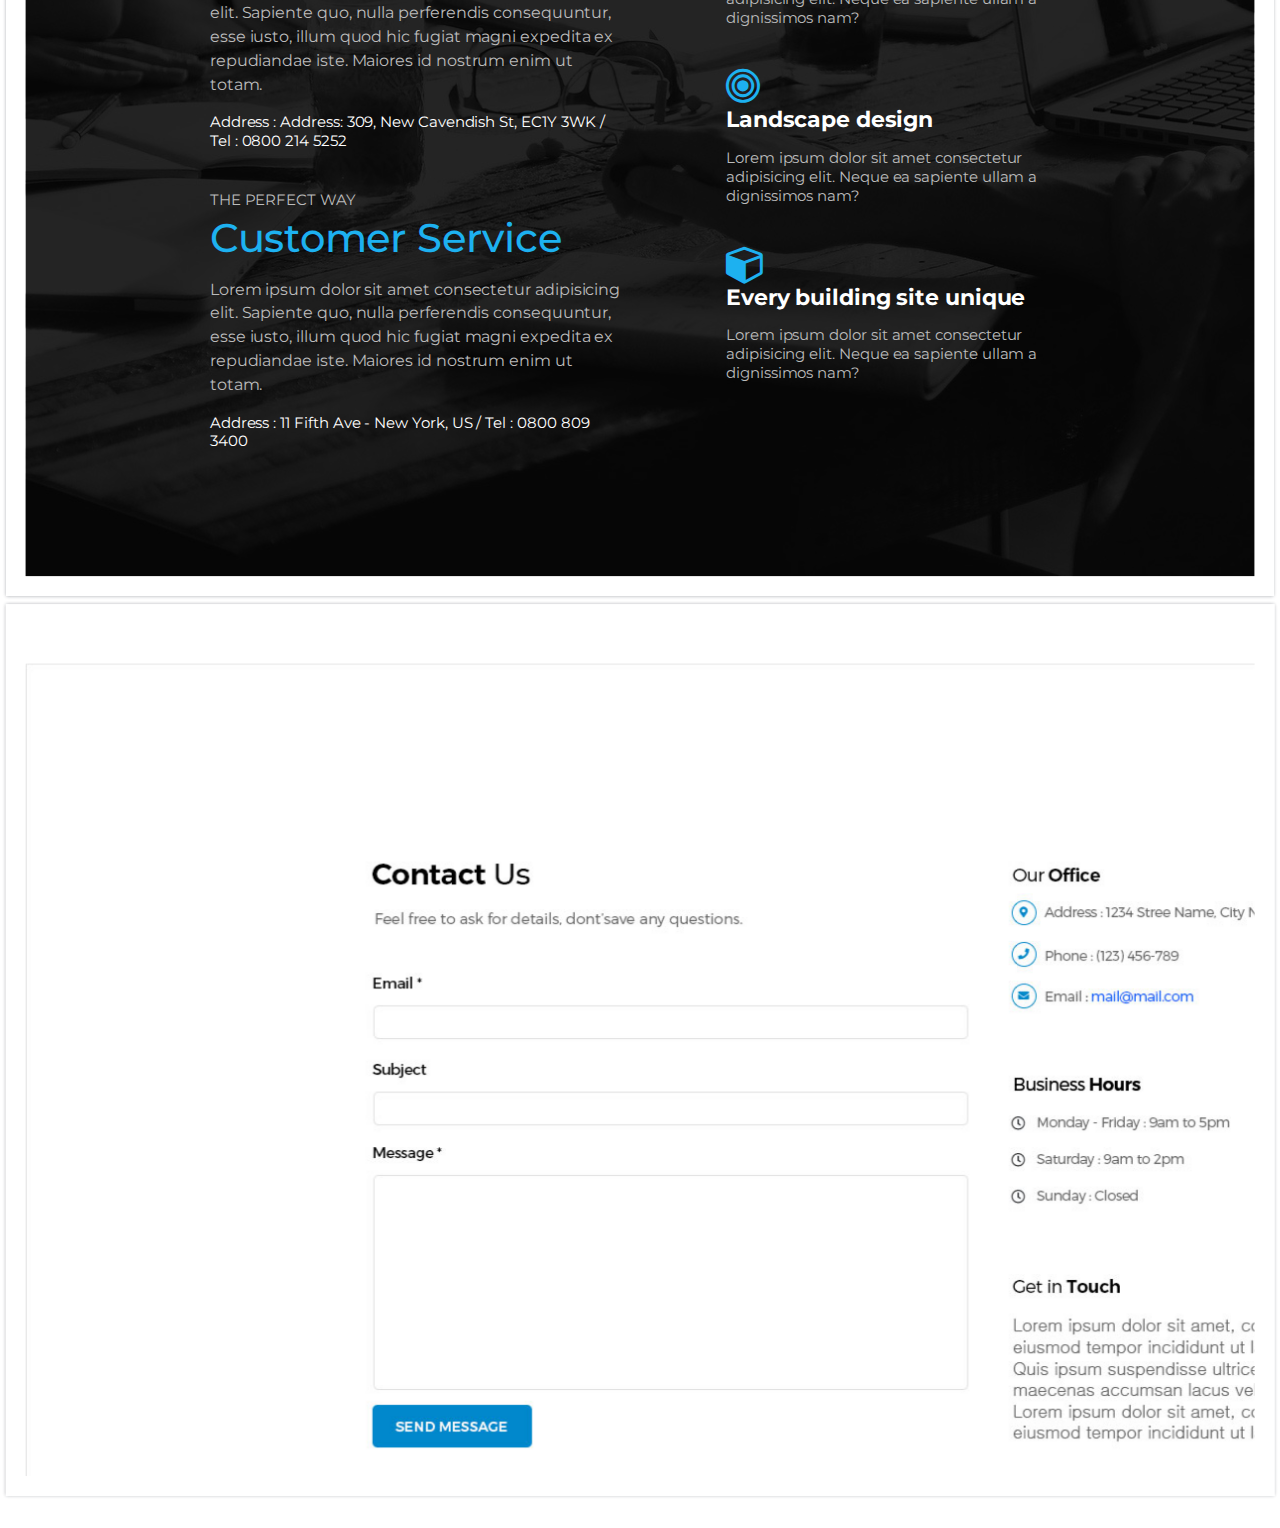
==== commit 7387310f: "location section 구현" ====
--- a/index.html
+++ b/index.html
@@ -33,7 +33,37 @@
 		<section class="cd-section" id="about">
 			<div>
 				<div class="content">
-					<img src="images/temp-section-02.jpg">
+					<div class="about-inner">
+						<div class="about-itmes">
+							<div class="item">
+								<img src="images/careers-main-01.png" alt="">
+								<span>
+									<h3>Together we can make an impact</h3>
+									<p>
+										Design Works the excitement of an entrepreneurial environment with the stability of an established practice. Principals and senior leadership work side-by-side with junior designers to create innovative, workable designs.
+									</p>
+								</span>
+							</div>
+							<div class="item">
+								<img src="images/careers-main-02.png" alt="">
+								<span>
+									<h3>We’re always looking for talent</h3>
+									<p>
+										If you don’t see an open position that fits your talents, send us your resume. We’re always looking for smart, self-starters and will reach out to you if something becomes available.
+									</p>
+								</span>
+							</div>
+							<div class="item">
+								<img src="images/careers-main-03.png" alt="">
+								<span>
+									<h3>Fellowship</h3>
+									<p>
+										Every summer we offer a Fellowship to a select group of students in architecture, planning and landscape architecture. Read about our 2019 Fellowship winners and learn more about what the Fellowship has to offer.
+									</p>
+								</span>
+							</div>
+						</div>
+					</div>
 				</div>
 			</div>
 		</section>
@@ -79,7 +109,55 @@
 		<section class="cd-section" id="location">
 			<div>
 				<div class="content">
-					<img src="images/temp-section-06.jpg">
+					<div class="location-inner">
+						<div class="feature">
+							<div class="office">
+								<div class="headquaters">
+									<b>CREATIVE DESGIN GROUP</b>
+									<h2>Headquarters</h2>
+									<p>
+										Lorem ipsum dolor sit amet consectetur adipisicing elit. Sapiente quo, nulla perferendis consequuntur, esse iusto, illum quod hic fugiat magni expedita ex repudiandae iste. Maiores id nostrum enim ut totam.
+									</p>
+									<span>
+										Address : Address: 309, New Cavendish St, EC1Y 3WK / Tel : 0800 214 5252
+									</span>
+								</div>
+								<div class="customer">
+									<b>THE PERFECT WAY</b>
+									<h2>Customer Service</h2>
+									<p>
+										Lorem ipsum dolor sit amet consectetur adipisicing elit. Sapiente quo, nulla perferendis consequuntur, esse iusto, illum quod hic fugiat magni expedita ex repudiandae iste. Maiores id nostrum enim ut totam.
+									</p>
+									<span>
+										Address : 11 Fifth Ave - New York, US / Tel : 0800 809 3400
+									</span>
+								</div>
+							</div>
+							<div class="service">
+								<div class="service-item">
+									<i class="fa fa-leaf"></i>
+									<h3>Built and natural contexts</h3>
+									<p>
+										Lorem ipsum dolor sit amet consectetur adipisicing elit. Neque ea sapiente ullam a dignissimos nam?
+									</p>
+								</div>
+								<div class="service-item">
+									<i class="fa fa-bullseye"></i>
+									<h3>Landscape design</h3>
+									<p>
+										Lorem ipsum dolor sit amet consectetur adipisicing elit. Neque ea sapiente ullam a dignissimos nam?
+									</p>
+								</div>
+								<div class="service-item">
+									<i class="fa fa-cube"></i>
+									<h3>Every building site unique</h3>
+									<p>
+										Lorem ipsum dolor sit amet consectetur adipisicing elit. Neque ea sapiente ullam a dignissimos nam?
+									</p>
+								</div>
+							</div>
+						</div>
+					</div>
 				</div>
 			</div>
 		</section>
--- a/style.css
+++ b/style.css
@@ -100,6 +100,54 @@
   transform: scale(0.7);
 }
 
+
+/* ############# Section : about ##############*/
+.about-inner{
+  background:#0dace3 url(images/line-drawing.png) no-repeat right bottom;
+  height: 100%;
+  /* background-color: #0dace3; */
+}
+.about-itmes{
+  width: 50%;
+  color: #fff;
+  position: absolute;
+  top: 50%;
+  transform: translateY(-50%);
+  left: 100px;
+}
+.item{
+  overflow: hidden;
+  margin-bottom: 30px;
+}
+.item:hover img{
+  filter: invert(0);
+}
+.item:hover h3{
+  color:#000;
+  
+}
+.item img {
+  height: 120px;
+  float: left;
+  margin-right: 20px;
+  filter: invert(1);
+  transition: 0.5s;
+}
+.item h3{
+  font-size: 28px;
+  font-weight: 500;
+  margin: 0;
+  transition: 0.5s;
+  letter-spacing: -1px;
+}
+.item span {
+
+}
+.item p {
+  overflow: hidden;
+  font-size: 18px;
+}
+
 /* ############# Section : awards winner ##############*/
 .awards-inner{
   height: 100%;
@@ -166,4 +214,70 @@
   background-color: #31c0ce;
   color : #fff;
   border-color: transparent;
-}+}
+
+/* ############# Section : location ##############*/
+.location-inner{
+  background: url(images/background-location.jpg) no-repeat center center;
+  height: 100%;
+}
+.location-inner:before{
+  content: '';
+  background-color: rgba(0,0,0,0.85);
+  width:100%;
+  height: 100%;
+  position: absolute;
+}
+.feature{ 
+  width: 70%;
+  position: absolute;
+  top: 50%;
+  left: 50%;
+  transform: translate(-50%, -50%);
+  color:#bbb;
+}
+.feature > div {
+  float:left;
+
+}
+.office{
+  width:60%;
+  padding-right: 100px;
+}
+.service{
+  width:40%
+}
+.office b {
+  font-weight: normal;
+}
+.office h2 {
+  color: #1db1f0;
+  font-weight: 500;
+  margin:0;
+  margin-top: 5px ;
+}
+.office p {
+  font-size: 16px;
+  line-height: 1.5em;
+}
+.office span {
+  color:#fff;
+}
+.customer{
+  margin-top: 40px;
+}
+.service-item {
+  margin-bottom: 40px;
+}
+.service-item .fa{
+  color: #1db1f0;
+  font-size: 40px;
+}
+.service-item h3 {
+  color: #fff;
+  font-size: 22px;
+  margin: 0;
+}
+
+
+
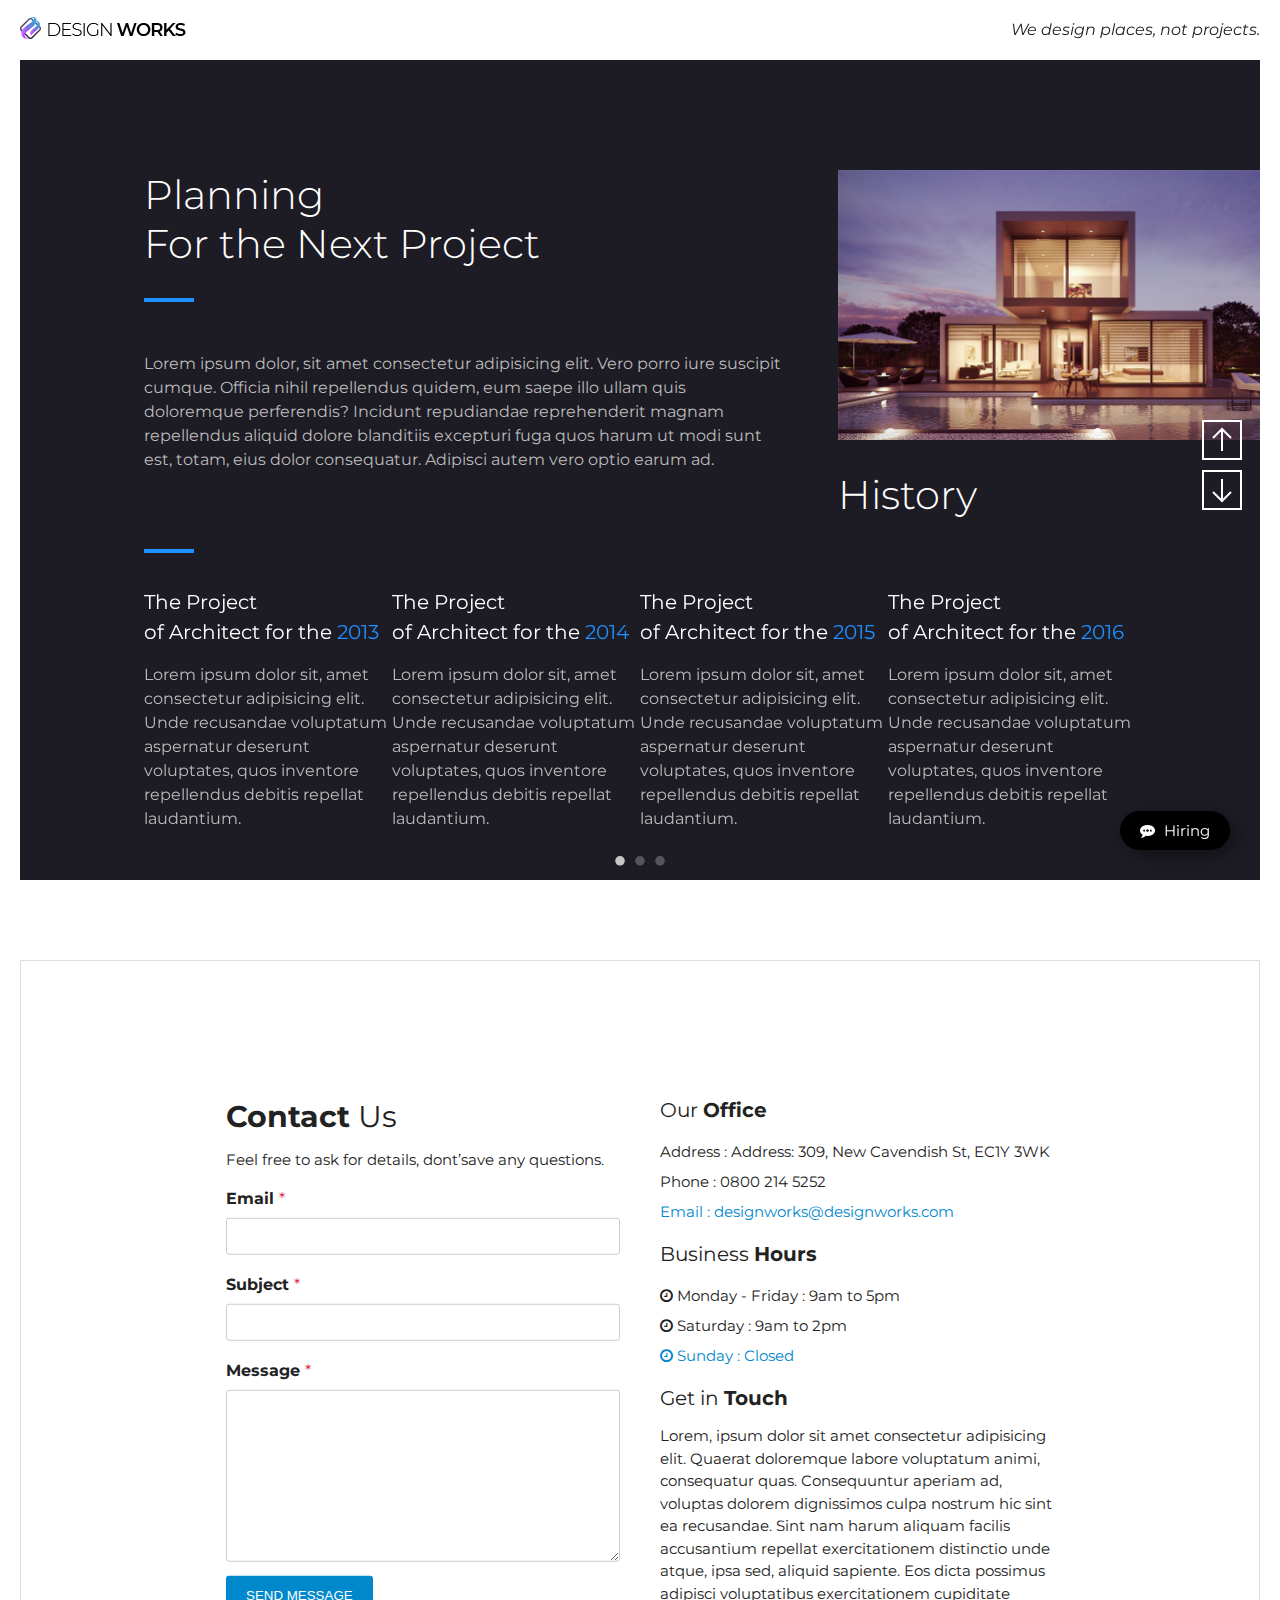
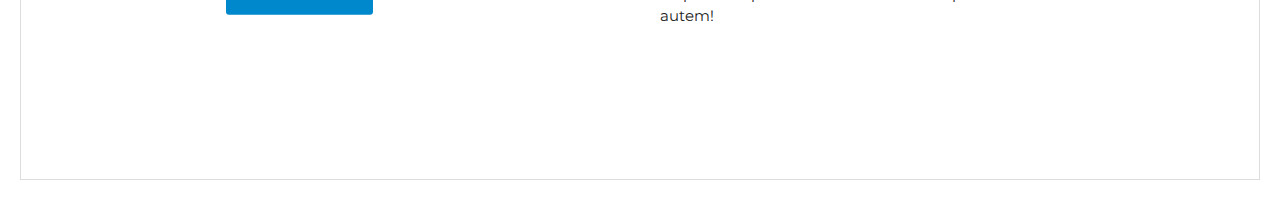
==== commit b42b6fec: "plan section 구현" ====
--- a/index.html
+++ b/index.html
@@ -12,6 +12,10 @@
   <link rel="stylesheet" href="js/velocity/velocity.css">
 	<!-- Smooth Scrolling -->
 	<script src="js/jquery.scrollTo.min.js"></script>
+	<!-- Slick.js -->
+	<script src="js/slick/slick.min.js"></script>
+	<link rel="stylesheet" href="js/slick/slick-theme.css">
+	<link rel="stylesheet" href="js/slick/slick.css">
   <!-- Custom JS & CSS -->
   <script src="custom.js"></script>
   <link rel="stylesheet" href="style.css">
@@ -20,9 +24,9 @@
 </head>
 <!-- hijacking: on/off - animation: none/scaleDown/rotate/gallery/catch/opacity/fixed/parallax -->
 
-<body data-hijacking="off" data-animation="gallery">
+<body data-hijacking="on" data-animation="gallery">
 	<div class="container">
-		<section class="cd-section visible" id="home">
+		<section class="cd-section" id="home">
 			<div>
 				<div class="content">
 					<img src="images/temp-section-01.jpg">
@@ -76,10 +80,79 @@
 			</div>
 		</section>
 	
-		<section class="cd-section" id="plan">
-			<div>
-				<div class="content">
-					<img src="images/temp-section-04.jpg">
+		<section class="cd-section visible" id="plan">
+			<div>
+				<div class="content">
+					<div class="plan-inner">
+						<div class="plan-feature">
+							<div class="plan-info">
+								<div class="plan-heading">
+									<h2>Planning <br> For the Next Project</h2>
+									<hr class="bar">
+									<p>
+										Lorem ipsum dolor, sit amet consectetur adipisicing elit. Vero porro iure suscipit cumque. Officia nihil repellendus quidem, eum saepe illo ullam quis doloremque perferendis? Incidunt repudiandae reprehenderit magnam repellendus aliquid dolore blanditiis excepturi fuga quos harum ut modi sunt est, totam, eius dolor consequatur. Adipisci autem vero optio earum ad.
+									</p>
+								</div>
+								<div class="plan-photo">
+									<img src="images/plan-main-01.jpg" alt="">
+								</div>
+							</div>
+							<div class="history-info">
+								<h2>History</h2>
+								<hr class="bar">
+								<div class="history-slider">
+									<div>
+										<h4>The Project <br>of Architect for the <span>2013</span></h4>
+										<p>
+											Lorem ipsum dolor sit, amet consectetur adipisicing elit. Unde recusandae voluptatum aspernatur deserunt voluptates, quos inventore repellendus debitis repellat laudantium.
+										</p>
+									</div>
+									<div>
+										<h4>The Project <br>of Architect for the <span>2014</span></h4>
+										<p>
+											Lorem ipsum dolor sit, amet consectetur adipisicing elit. Unde recusandae voluptatum aspernatur deserunt voluptates, quos inventore repellendus debitis repellat laudantium.
+										</p>
+									</div>
+									<div>
+										<h4>The Project <br>of Architect for the <span>2015</span></h4>
+										<p>
+											Lorem ipsum dolor sit, amet consectetur adipisicing elit. Unde recusandae voluptatum aspernatur deserunt voluptates, quos inventore repellendus debitis repellat laudantium.
+										</p>
+									</div>
+									<div>
+										<h4>The Project <br>of Architect for the <span>2016</span></h4>
+										<p>
+											Lorem ipsum dolor sit, amet consectetur adipisicing elit. Unde recusandae voluptatum aspernatur deserunt voluptates, quos inventore repellendus debitis repellat laudantium.
+										</p>
+									</div>
+									<div>
+										<h4>The Project <br>of Architect for the <span>2017</span></h4>
+										<p>
+											Lorem ipsum dolor sit, amet consectetur adipisicing elit. Unde recusandae voluptatum aspernatur deserunt voluptates, quos inventore repellendus debitis repellat laudantium.
+										</p>
+									</div>
+									<div>
+										<h4>The Project <br>of Architect for the <span>2018</span></h4>
+										<p>
+											Lorem ipsum dolor sit, amet consectetur adipisicing elit. Unde recusandae voluptatum aspernatur deserunt voluptates, quos inventore repellendus debitis repellat laudantium.
+										</p>
+									</div>
+									<div>
+										<h4>The Project <br>of Architect for the <span>2019</span></h4>
+										<p>
+											Lorem ipsum dolor sit, amet consectetur adipisicing elit. Unde recusandae voluptatum aspernatur deserunt voluptates, quos inventore repellendus debitis repellat laudantium.
+										</p>
+									</div>
+									<div>
+										<h4>The Project <br>of Architect for the <span>2020</span></h4>
+										<p>
+											Lorem ipsum dolor sit, amet consectetur adipisicing elit. Unde recusandae voluptatum aspernatur deserunt voluptates, quos inventore repellendus debitis repellat laudantium.
+										</p>
+									</div>
+								</div>
+							</div>
+						</div>
+					</div>
 				</div>
 			</div>
 		</section>
@@ -165,7 +238,50 @@
 		<section class="cd-section" id="contact">
 			<div>
 				<div class="content">
-					<img src="images/temp-section-07.jpg">
+					<div class="contact-inner">
+						<div class="contact-feature">
+							<div class="contact-form">
+								<h3><b>Contact</b> Us</h3>
+								<p>Feel free to ask for details, dont’save any questions.</p>
+								<form class="send-box">
+									<label>Email <span>*</span></label>
+									<input type="email">
+									<label>Subject <span>*</span></label>
+									<input type="text">
+									<label>Message <span>*</span></label>
+									<textarea cols="30" rows="10"></textarea>
+									<button>send message</button>
+								</form>
+							</div>
+							<div class="contact-info">
+								<h4>Our <b>Office</b></h4>
+								<ul>
+									<li>Address : Address: 309, New Cavendish St, EC1Y 3WK</li>
+									<li>Phone : 0800 214 5252</li>
+									<li>Email : designworks@designworks.com</li>
+								</ul>
+								<h4>Business <b>Hours</b></h4>
+								<ul>
+									<li>
+										<i class="fa fa-clock-o"></i>
+										 Monday - Friday : 9am to 5pm
+									</li>
+									<li>
+										<i class="fa fa-clock-o"></i>
+										 Saturday : 9am to 2pm
+									</li>
+									<li>
+										<i class="fa fa-clock-o"></i>
+										 Sunday : Closed
+									</li>
+								</ul>
+								<h4>Get in <b>Touch</b></h4>
+								<p>
+									Lorem, ipsum dolor sit amet consectetur adipisicing elit. Quaerat doloremque labore voluptatum animi, consequatur quas. Consequuntur aperiam ad, voluptas dolorem dignissimos culpa nostrum hic sint ea recusandae. Sint nam harum aliquam facilis accusantium repellat exercitationem distinctio unde atque, ipsa sed, aliquid sapiente. Eos dicta possimus adipisci voluptatibus exercitationem cupiditate autem!
+								</p>
+							</div>
+						</div>
+					</div>
 				</div>
 			</div>
 		</section>
--- a/style.css
+++ b/style.css
@@ -9,7 +9,7 @@
 
 /* Reset CSS */
 * { box-sizing: border-box;}
-ul{list-style: none;}
+ul{list-style: none; padding:0;}
 a{text-decoration: none;}
 html{
   scroll-behavior: smooth;
@@ -148,6 +148,85 @@
   font-size: 18px;
 }
 
+/* ############# Section : plan ##############*/
+.plan-inner{
+ background-color: #1d1b24;
+ height: 100%;
+
+}
+.plan-feature{
+
+  width:80%;
+  position: absolute;
+  top: 50%;
+  left: 50%;
+  transform: translate(-50%, -50%);
+}
+.plan-feature > div{
+  height: 300px;
+  color: #bbb;
+}
+.plan-info{
+
+}
+.plan-info > div{
+  float: left;
+}
+.history-info{
+
+}
+.plan-heading{
+  width: 70%;
+  padding-right: 50px;
+}
+.plan-heading h2,
+.history-info h2{
+  color:#fff;
+  margin: 0;
+}
+.plan-heading p{
+  font-size:  16px;
+  line-height: 1.5em;
+}
+.plan-photo{
+  width: 30%;
+}
+.plan-photo img{
+  height: 270px;
+}
+.plan-heading hr.bar,
+.history-info hr.bar
+{
+  background-color: dodgerblue;
+ display: inline-block;
+}
+.history-slider{
+}
+.history-slider div h4{
+  color:#fff;
+  font-size: 20px;
+  font-weight: normal;
+  margin: 0;
+  line-height: 1.5em;
+}
+.history-slider div h4 span{
+  color: dodgerblue;
+}
+.history-slider div p{
+  font-size: 16px;
+  line-height: 1.5em;
+}
+/* Slick.js Custom CSS */
+.history-slider .slick-arrow{
+  display: none !important;
+}                              
+.history-slider .slick-dots li button:before{
+  color:#fff;
+  font-size: 40px;
+}
+.history-slider .slick-dots li{
+  margin : 0;
+}
 /* ############# Section : awards winner ##############*/
 .awards-inner{
   height: 100%;
@@ -279,5 +358,113 @@
   margin: 0;
 }
 
-
-
+/* ############# Section : contact ##############*/
+.contact-inner {
+  background-color: #fff;
+  height: 100%;
+  border: 1px solid #ddd;
+}
+
+.contact-feature {
+  width: 70%;
+  position: absolute;
+  top: 50%;
+  left: 50%;
+  transform: translate(-50%, -50%);
+
+}
+
+.contact-feature > div {
+  float: left;
+  width: 50%;
+  padding:20px;
+}
+
+.contact-form {
+  
+}
+.contact-form h3 {
+  font-size: 30px;
+  font-weight: normal;
+  margin: 0;
+}
+.contact-form h3 b {
+  
+}
+.send-box{
+
+}
+.send-box label{
+  display: block;
+  font-weight: bold;
+  font-size: 16px;
+  margin: 10px 0;
+  margin-top: 20px;
+}
+.send-box label span{
+  color: crimson;
+  font-weight: normal;
+}
+.send-box input[type=email],
+.send-box input[type=text],
+.send-box textarea{
+  border: 1px solid #ccc;
+  padding: 10px;
+  border-radius: 3px;
+  outline: none;
+  width:100%;
+  transition: 0.5s;
+}
+.send-box input[type=email]:hover,
+.send-box input[type=text]:hover,
+.send-box textarea:hover{
+  border: 1px solid #0088cc;
+  box-shadow: 0 0 5px #0088cc;
+}
+
+.send-box input[type=email]:focus,
+.send-box input[type=text]:focus,
+.send-box textarea:focus{
+  border: 1px solid #0088cc;
+  box-shadow: 0 0 5px #0088cc;
+  background-color: #eee;
+}
+
+.send-box button{
+  background-color: #0088cc;
+  color: #fff;
+  text-transform: uppercase;
+  padding: 12px 20px;
+  border: none;
+  border-radius: 3px;
+  cursor: pointer;
+  transition: 0.5s;
+  margin-top: 10px;
+}
+.send-box button:hover{
+  background-color: #000;
+}
+.contact-info {
+
+}
+
+.contact-info h4 {
+  font-weight: normal;
+  font-size: 20px;
+  margin: 0;
+  
+}
+.contact-info h4 b {
+
+}
+
+.contact-info ul li {
+  line-height: 2em;
+}
+
+.contact-info ul li:last-child{
+  color: #0088cc
+}
+.contact-info p {
+  line-height: 1.5em;
+}
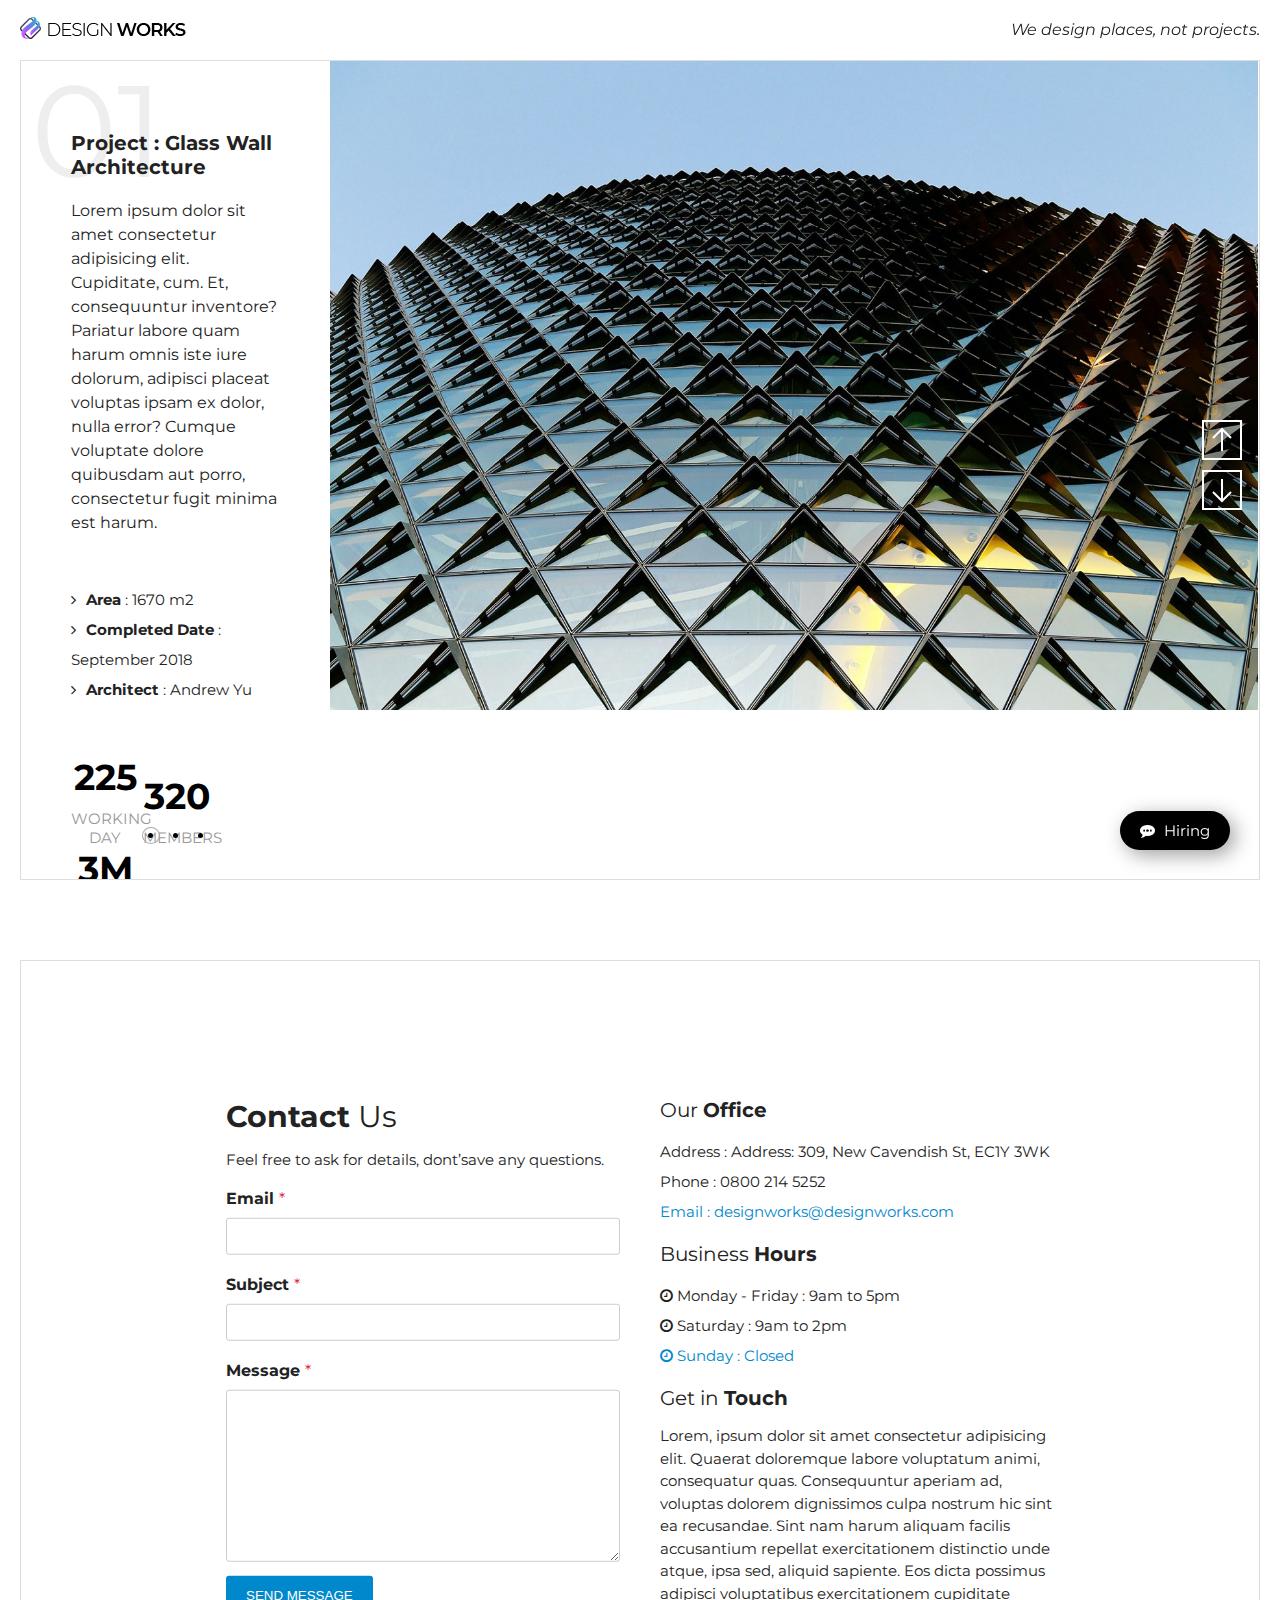
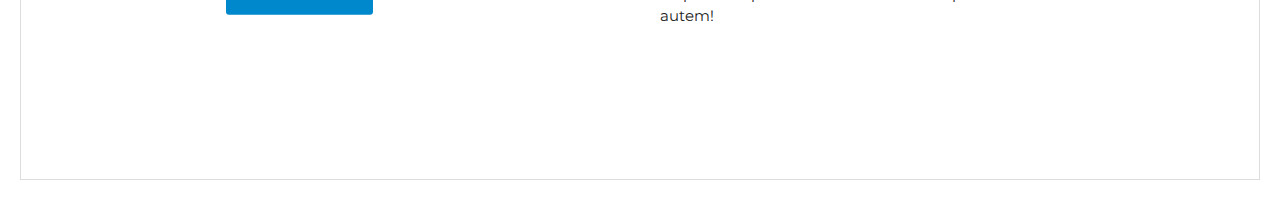
==== commit c6833335: "project 섹션" ====
--- a/index.html
+++ b/index.html
@@ -72,15 +72,128 @@
 			</div>
 		</section>
 	
-		<section class="cd-section" id="project">
-			<div>
-				<div class="content">
-					<img src="images/temp-section-03.jpg">
-				</div>
-			</div>
-		</section>
-	
-		<section class="cd-section visible" id="plan">
+		<section class="cd-section  visible" id="project">
+			<div>
+				<div class="content">
+					<div class="project-inner">
+						<input type="radio" name="tabmenu" id="tab1" checked>
+						<input type="radio" name="tabmenu" id="tab2">
+						<input type="radio" name="tabmenu" id="tab3">
+						<div class="tabs">
+							<div class="tab">
+								<div class="project-info" data-text="01">
+									<h3>Project : Glass Wall Architecture</h3>
+									<p>
+										Lorem ipsum dolor sit amet consectetur adipisicing elit. Cupiditate, cum. Et, consequuntur inventore? Pariatur labore quam harum omnis iste iure dolorum, adipisci placeat voluptas ipsam ex dolor, nulla error? Cumque voluptate dolore quibusdam aut porro, consectetur fugit minima est harum.
+									</p>
+									<ul>
+										<li><b>Area</b> : 1670 m2</li>
+										<li><b>Completed Date</b> : September 2018</li>
+										<li><b>Architect</b> : Andrew Yu</li>
+									</ul>
+									<div class="detail">
+										<div>
+											<span>225</span>WORKING DAY
+										</div>
+										<div>
+											<span>320</span>MEMBERS
+										</div>
+										<div>
+											<span>3M</span>BUDGET
+										</div>
+									</div>
+									<a class="view-project" href="">
+										View Project
+										<i class="fa fa-long-arrow-right"></i>
+									</a>
+								</div>
+								<div class="project-photo">
+									<img src="images/project-main-01-01.jpg" alt="">
+									<img src="images/project-main-01-02.jpg" alt="">
+									<img src="images/project-main-01-03.jpg" alt="">
+									<img src="images/project-main-01-04.jpg" alt="">
+								</div>
+							</div>
+							<div class="tab">
+								<div class="project-info" data-text="02">
+									<h3>Project : Glass Wall Architecture</h3>
+									<p>
+										Lorem ipsum dolor sit amet consectetur adipisicing elit. Cupiditate, cum. Et, consequuntur inventore? Pariatur labore quam harum omnis iste iure dolorum, adipisci placeat voluptas ipsam ex dolor, nulla error? Cumque voluptate dolore quibusdam aut porro, consectetur fugit minima est harum.
+									</p>
+									<ul>
+										<li><b>Area</b> : 1200 m2</li>
+										<li><b>Completed Date</b> : May 2020</li>
+										<li><b>Architect</b> :  Christine Jung</li>
+									</ul>
+									<div class="detail">
+										<div>
+											<span>132</span>WORKING DAY
+										</div>
+										<div>
+											<span>202</span>MEMBERS
+										</div>
+										<div>
+											<span>5M</span>BUDGET
+										</div>
+									</div>
+									<a class="view-project" href="">
+										View Project
+										<i class="fa fa-long-arrow-right"></i>
+									</a>
+								</div>
+								<div class="project-photo">
+									<img src="images/project-main-02-01.jpg" alt="">
+									<img src="images/project-main-02-02.jpg" alt="">
+									<img src="images/project-main-02-03.jpg" alt="">
+									<img src="images/project-main-02-04.jpg" alt="">
+								</div>
+							</div>
+							<div class="tab">
+								<div class="project-info" data-text="03">
+									<h3>Project : Hallway of Architecture</h3>
+									<p>
+										Lorem ipsum dolor sit amet consectetur adipisicing elit. Cupiditate, cum. Et, consequuntur inventore? Pariatur labore quam harum omnis iste iure dolorum, adipisci placeat voluptas ipsam ex dolor, nulla error? Cumque voluptate dolore quibusdam aut porro, consectetur fugit minima est harum.
+									</p>
+									<ul>
+										<li><b>Area</b> : 2345 m2</li>
+										<li><b>Completed Date</b> :  April 2019</li>
+										<li><b>Architect</b> : Robert Kim</li>
+									</ul>
+									<div class="detail">
+										<div>
+											<span>321</span>WORKING DAY
+										</div>
+										<div>
+											<span>420</span>MEMBERS
+										</div>
+										<div>
+											<span>8M</span>BUDGET
+										</div>
+									</div>
+									<a class="view-project" href="">
+										View Project
+										<i class="fa fa-long-arrow-right"></i>
+									</a>
+								</div>
+								<div class="project-photo">
+									<img src="images/project-main-03-01.jpg" alt="">
+									<img src="images/project-main-03-02.jpg" alt="">
+									<img src="images/project-main-03-03.jpg" alt="">
+									<img src="images/project-main-03-04.jpg" alt="">
+								</div>
+							</div>
+						</div>
+						<div class="btn">
+							<label for="tab1"></label>
+							<label for="tab2"></label>
+							<label for="tab3"></label>
+						</div>
+					</div>
+				</div>
+			</div>
+		</section>
+	
+		<section class="cd-section" id="plan">
 			<div>
 				<div class="content">
 					<div class="plan-inner">
--- a/style.css
+++ b/style.css
@@ -147,6 +147,160 @@
   overflow: hidden;
   font-size: 18px;
 }
+/* ############# Section : project ##############*/
+.project-inner {
+  height: 100%;
+  background-color: #fff;
+  overflow: hidden;
+  border: 1px solid #ddd;
+}
+.tabs{
+  height: 100%;
+  width: 300%;
+  transition: 0.5s;
+}
+.tab{
+  height: 100%;
+  float: left;
+  width: 33.33333%;
+}
+.tab > div{
+  height: 100%;
+  float: left;
+}
+.project-info{
+  width: 25%;
+}
+.project-photo{
+  width: 75%;
+  overflow: hidden;
+}
+input[name=tabmenu] {
+  display: none;
+}
+.btn{
+  position: absolute;
+  left: 0px;
+  bottom: 30px;
+
+  width: 25%;
+  text-align: center;
+}
+.btn label{
+  cursor: pointer;
+  width: 5px;
+  height: 5px;
+  background-color: #000;
+  display: inline-block;
+  border-radius: 50%;
+  margin: 8px;
+  position: relative;
+}
+.btn label:before {
+  content: '';
+  display: inline-block;
+  border: 1px solid transparent;
+  width: 18px;
+  height: 17px;
+  border-radius: 50%;
+  position: absolute;
+  top: -6px;
+  left: -6px;
+  transition: 0.3s;
+}
+.btn label:hover:before{
+  border: 1px solid #aaa;
+}
+input[id=tab1]:checked ~ .btn label[for=tab1]:before,
+input[id=tab2]:checked ~ .btn label[for=tab2]:before,
+input[id=tab3]:checked ~ .btn label[for=tab3]:before
+{
+  border: 1px solid #aaa;
+}
+
+input[id=tab1]:checked ~ .tabs{
+  margin-left: 0;
+}
+input[id=tab2]:checked ~ .tabs{
+  margin-left: -100%;
+}
+input[id=tab3]:checked ~ .tabs{
+  margin-left: -200%;
+}
+
+/* Project Info */
+.project-info {
+  position: relative;
+  padding: 50px;
+}
+.project-info h3{
+  font-size: 20px;
+  position: relative;
+}
+.project-info p{
+  font-size: 16px;
+  line-height: 1.5em;
+}
+.project-info ul{
+  line-height: 2em;
+  margin: 50px 0;
+}
+.project-info ul li:before{
+  content:"\f105";
+  font-family: fontawesome;
+  margin-right: 10px;
+}
+.detail{
+  margin-bottom: 50px;
+}
+.detail div{
+  text-align: center;
+  display: inline-block;
+  width:32.5%;
+  color: #999;
+}
+.detail div span{
+  font-size: 36px;
+  font-weight: bold;
+  display: block;
+  color: #000;
+  margin-bottom: 10px;
+}
+.view-project{
+  background-color: #3f3f3f;
+  color: #fff;
+  text-transform: uppercase;
+  font-size: 13px;
+  width: 200px;
+  padding: 10px;
+  text-align: center;
+  display: inline-block;
+  transition: 0.5s;
+}
+.view-project:hover{
+  background-color: #000;
+
+}
+.view-project .fa{
+  transition: 0.5s;
+  margin-left: 5px;
+}
+.view-project:hover .fa{
+  transform: translate(20px);
+}
+.project-info::before{
+  content: attr(data-text);
+  font-size: 130px;
+  color:#eee;
+  position: absolute;
+  top: -10px;
+  left : 10px;
+
+}
+
+
+
+
 
 /* ############# Section : plan ##############*/
 .plan-inner{
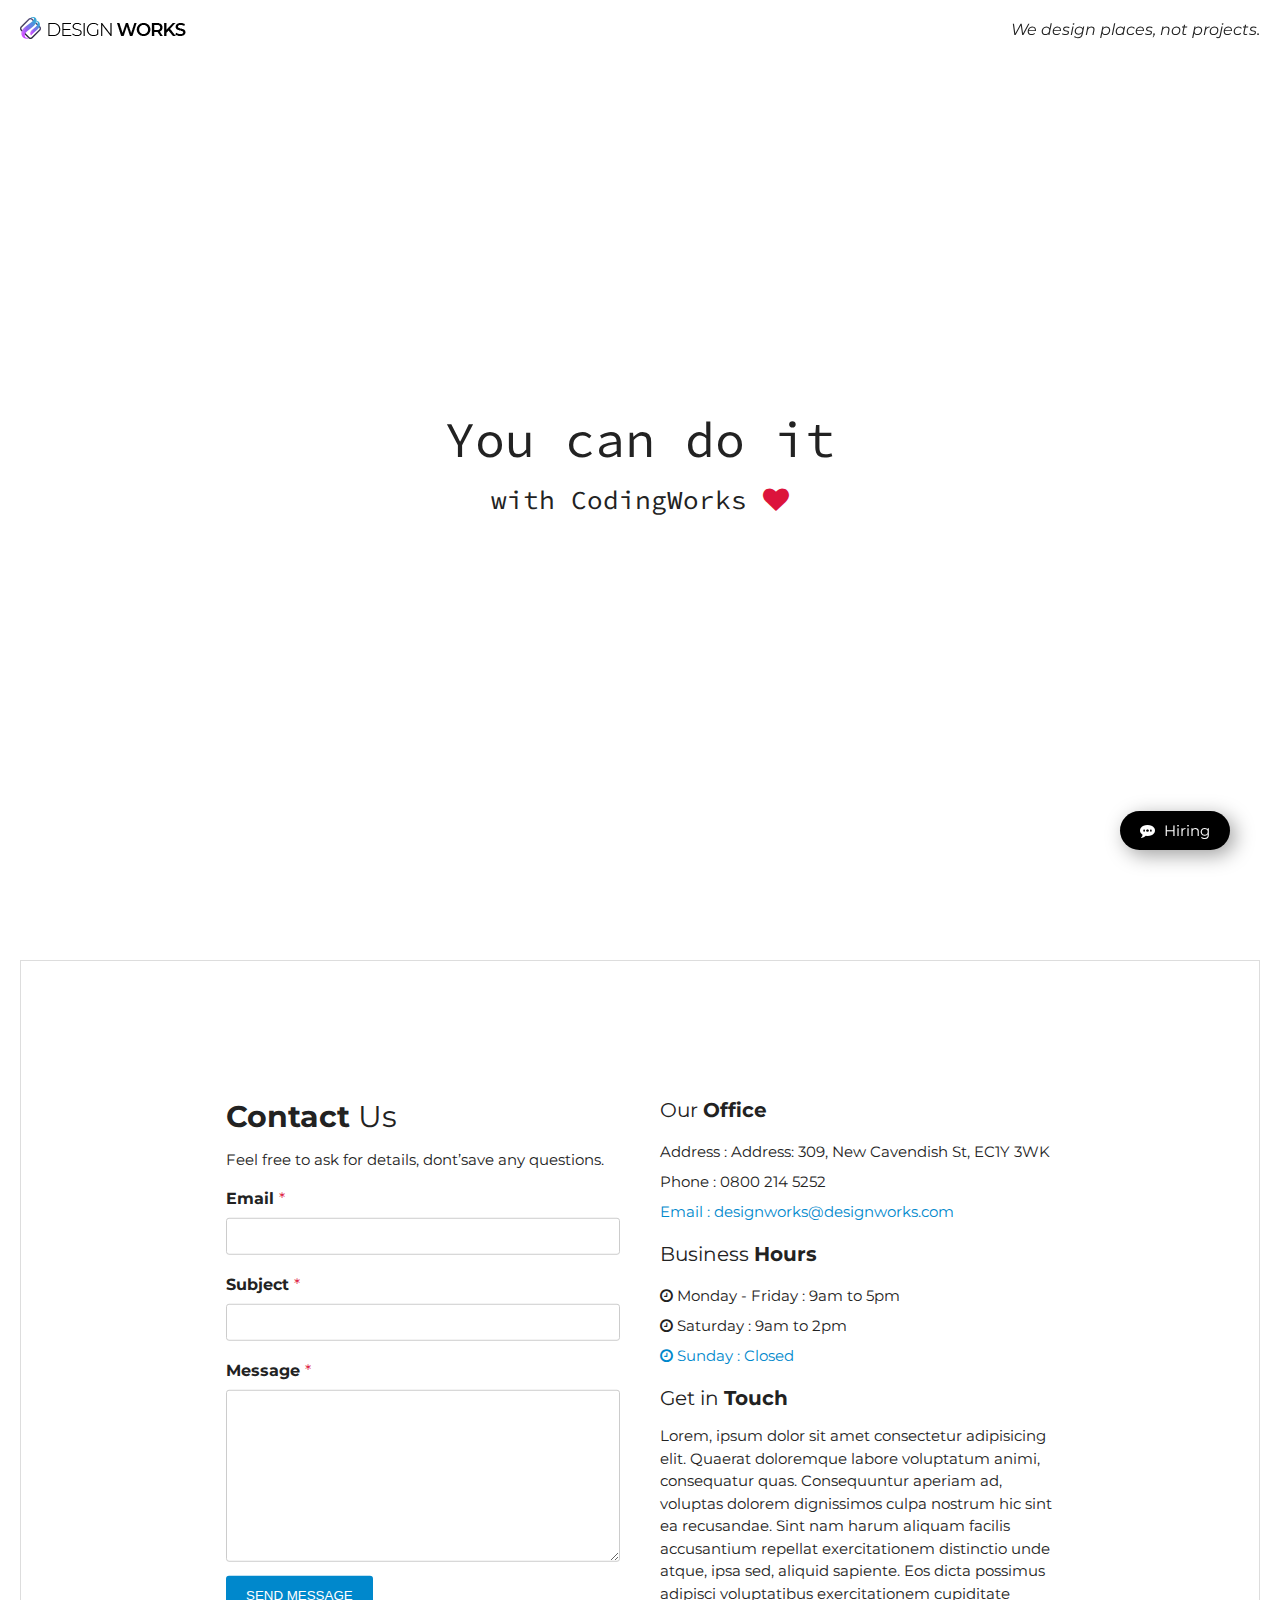
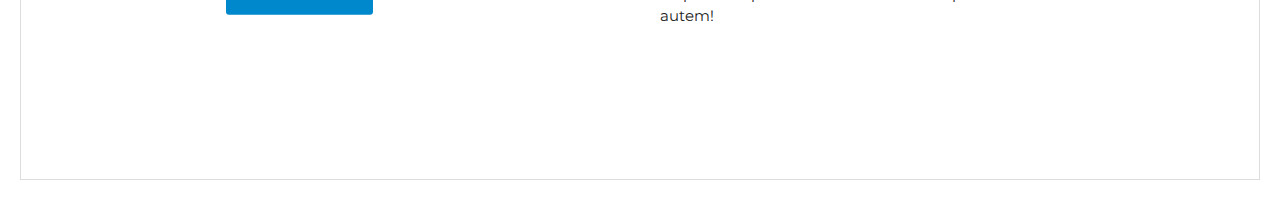
==== commit 7a27acc7: "hiring.html 서브페이지 구현" ====
--- a/index.html
+++ b/index.html
@@ -20,16 +20,31 @@
   <script src="custom.js"></script>
   <link rel="stylesheet" href="style.css">
   <link rel="stylesheet" href="responsive.css">
+	<link rel="icon" href="images/favicon.png">
 	<title>DesignWorks Architecture Agency</title>
 </head>
 <!-- hijacking: on/off - animation: none/scaleDown/rotate/gallery/catch/opacity/fixed/parallax -->
 
 <body data-hijacking="on" data-animation="gallery">
 	<div class="container">
-		<section class="cd-section" id="home">
-			<div>
-				<div class="content">
-					<img src="images/temp-section-01.jpg">
+		<section class="cd-section visible" id="home">
+			<div>
+				<div class="content">
+					<div class="home-inner">
+						<h3 class="welcome-text">
+							You can do it 
+							<span>
+								with CodingWorks 
+								<i class="fa fa-heart"></i>
+							</span>
+						</h3>
+						<div class="opacity-image"></div>
+						<div class="home-heading">
+							<span>Creative</span>
+							<span>Architecture</span>
+							<span>Specialists</span>
+						</div>
+					</div>
 				</div>
 			</div>
 		</section>
@@ -72,7 +87,7 @@
 			</div>
 		</section>
 	
-		<section class="cd-section  visible" id="project">
+		<section class="cd-section " id="project">
 			<div>
 				<div class="content">
 					<div class="project-inner">
--- a/style.css
+++ b/style.css
@@ -3,6 +3,9 @@
 @import url('https://fonts.googleapis.com/css?family=Manrope:300,400,500,600&display=swap');
 @import url('https://fonts.googleapis.com/css2?family=Source+Sans+Pro:wght@200;300;400;600;700;900&display=swap');
 @import url('https://fonts.googleapis.com/css2?family=Overpass&display=swap');
+@import url('https://fonts.googleapis.com/css2?family=Source+Code+Pro:wght@200;300;400;500&display=swap');
+
+@import url('https://fonts.googleapis.com/css2?family=Overpass&family=Source+Code+Pro:wght@200;300;400;500&display=swap');
 
 /* FontAwesome CDN 4.7 */
 @import url('https://stackpath.bootstrapcdn.com/font-awesome/4.7.0/css/font-awesome.min.css');
@@ -99,7 +102,123 @@
 .btn_hiring:active {
   transform: scale(0.7);
 }
-
+/* ############# Section : Home ##############*/
+.home-inner{
+  background-color: #fff;
+  height: 100%;
+}
+.home-inner:before{
+  content: '';
+  background-color: #000;
+  position: absolute;
+  width: 0;
+  height: 100%;
+  top: 0;
+  left: 0;
+  animation: overlay 1s 2s ease-in-out both;
+}
+.home-heading{
+  /* display: none; */
+  position: absolute;
+  top: 50%;
+  left: 300px;
+  transform: translateY(-50%);
+}
+.home-heading span{
+  display: block;
+  font-size: 115px;
+  color: white;
+  font-weight: 600;
+  width: 0;
+  overflow: hidden;
+  animation:  reveal 1s 3s ease-in-out both;
+}
+.home-heading span:nth-child(1){
+  animation-delay: 3s;
+}
+.home-heading span:nth-child(2){
+  animation-delay: 3.2s;
+}
+.home-heading span:nth-child(3){
+  animation-delay: 3.4s;
+}
+.welcome-text{
+  position: absolute;
+  top: 50%;
+  left: 50%;
+  transform: translate(-50%,-50%);
+  font-size: 50px;
+  font-weight: normal;
+  text-align: center;
+  line-height: 1.2em;
+  margin: 0;
+  font-family: 'Source Code Pro', monospace;
+  animation: slideup 2s 0s linear ;
+  animation-fill-mode: both;
+  /* display: none; */
+}
+.welcome-text span{
+  display: block;
+  font-size: 26px;
+}
+.welcome-text span .fa{
+  color: crimson;
+}
+.opacity-image{
+  background: url(images/section-bg-01.jpg) no-repeat center center;
+  background-size: cover;
+  height: 100%;
+  opacity: 0;
+  animation : opacity-image 1s 2.5s ease-in both;
+  /* display: none; */
+}
+@keyframes slideup{
+  0% {
+    opacity: 0;
+    margin-top: 50px;
+  }
+  20% {
+    opacity: 1;
+    margin-top:  0;
+  }
+  80% {
+    opacity: 1;
+    margin-top:  0;
+  }
+  100% {
+    opacity: 0;
+  }
+}
+@keyframes overlay {
+  0%{
+    width:0;
+    left:0;
+  }
+  50%{
+    width: 100%;
+    left:0;
+  }
+  100%{
+    width:0;
+    left:100%
+  }
+}
+@keyframes opacity-image{
+  0%{
+    opacity:  0;
+  }
+  100%{
+    opacity:  1;
+  }
+}
+@keyframes reveal {
+  0%{
+    width: 0;
+  }
+  100%{
+    width:100%;
+  }
+}
 
 /* ############# Section : about ##############*/
 .about-inner{
@@ -622,3 +741,187 @@
 .contact-info p {
   line-height: 1.5em;
 }
+
+/* ############# SubPage : Hiring ############## */
+.modal{
+  font-family: 'Source Sans Pro', sans-serif;
+}
+.header{
+  position: fixed;
+  width: 100%;
+  background-color: #fff;
+  z-index: 100;
+}
+.header-inner{
+  width: 95%;
+  margin: auto;
+  height: 90px;
+  line-height: 90px;
+  border-bottom: 1px solid #ddd;
+}
+.modal-display{
+  font-size: 16px;
+}
+.hiring-main{
+  height:  600px;
+  position: relative;
+}
+.hiring-heading{
+  position: absolute;
+  top: 50%;
+  left: 50%;
+  transform: translate(-50%, -50%);
+  text-align: center;
+}
+.hiring-heading span{
+  text-transform: uppercase;
+  font-weight: bold;
+  font-size: 20px;
+  position: relative;
+}
+.hiring-heading span:before,
+.hiring-heading span:after{
+  content : '';
+  height: 2px;
+  background-color: #000;
+  width: 50px;
+  position: absolute;
+  top : 50%;
+}
+
+.hiring-heading span:before{
+  right:120%
+}
+.hiring-heading span:after{
+  left:120%
+}
+.hiring-heading  h1{
+  font-size: 100px;
+  font-weight: 200;
+  margin: 0;
+  margin-top: 40px;
+}
+.hiring-info{
+  overflow: hidden;
+}
+.hiring-info > div{
+  
+  float: left;
+  width: 50%;
+  height:600px
+}
+.center-parent{
+
+  position: relative;
+  width: 100%;
+}
+.center-child{
+  position: absolute;
+  top : 50%;
+  left: 50%; 
+  transform: translate(-50%,-50%);
+  width: 70%;
+
+}
+.center-child h2{
+font-size: 36px;
+font-weight: normal;
+}
+.center-child p {
+ font-size: 20px;
+ font-weight: 300;
+}
+.photo img{
+  /* background: url(images/hiring-main-01-01.jpg) no-repeat center center;
+  background-size: cover; */
+  width: 100%;
+}
+.hiring-slogan{
+
+  padding:100px 0;
+
+}
+.hiring-slogan p {
+  font-size: 32px;
+  font-weight: 300;
+  text-align: center;
+  width: 70%;
+  margin: auto;
+  position: relative;
+}
+.hiring-slogan p:before {
+  content: ',,';
+  font-family: 'Overpass', sans-serif;
+  font-size: 200px;
+  position: absolute;
+  color: #ddd;
+  transform: rotate(180deg);
+  top: -82px;
+  left: -35px;
+}
+
+.hiring-contact ul{
+  display: inline-block;
+  width: 49%;
+  font-size: 20px;
+  font-weight: 300;
+  line-height: 1.5em;
+}
+
+.hiring-contact ul li:first-child{
+  font-weight: 400;
+}
+.hiring-contact ul li:last-child{
+  color:dodgerblue
+}
+.sns{
+
+}
+.sns a{
+  font-size: 15px;
+  color: #000;
+  width: 30px;
+  height: 30px;
+  display: inline-block;
+  border-radius: 50%;
+  line-height: 30px;
+  text-align: center;
+  margin: 2px;
+  position: relative;
+  transition: 0.3s;
+}
+.sns a:before{
+  content: '';
+  position: absolute;
+  width: inherit;
+  height: inherit;
+  border-radius: inherit;
+  z-index: -1;
+  left:50%;
+  transform: translateX(-50%) scale(0);
+  transition: 0.3s;
+}
+.sns a:hover{
+  color:#fff
+}
+.sns a:hover:before{
+  transform: translateX(-50%) scale(1)
+}
+.sns a:nth-child(1)::before{
+  background-color: #1877F2;
+}
+.sns a:nth-child(2)::before{
+  background-color: #1DA1F2;
+}
+.sns a:nth-child(3)::before{
+  background-color: #0A66C2;
+}
+.sns a:nth-child(4)::before{
+  background-color: #E4405F;
+}
+.sns a:nth-child(5)::before{
+  background-color: #CD201F;
+}
+.sns a:nth-child(6)::before{
+  background-color: #00C300;
+}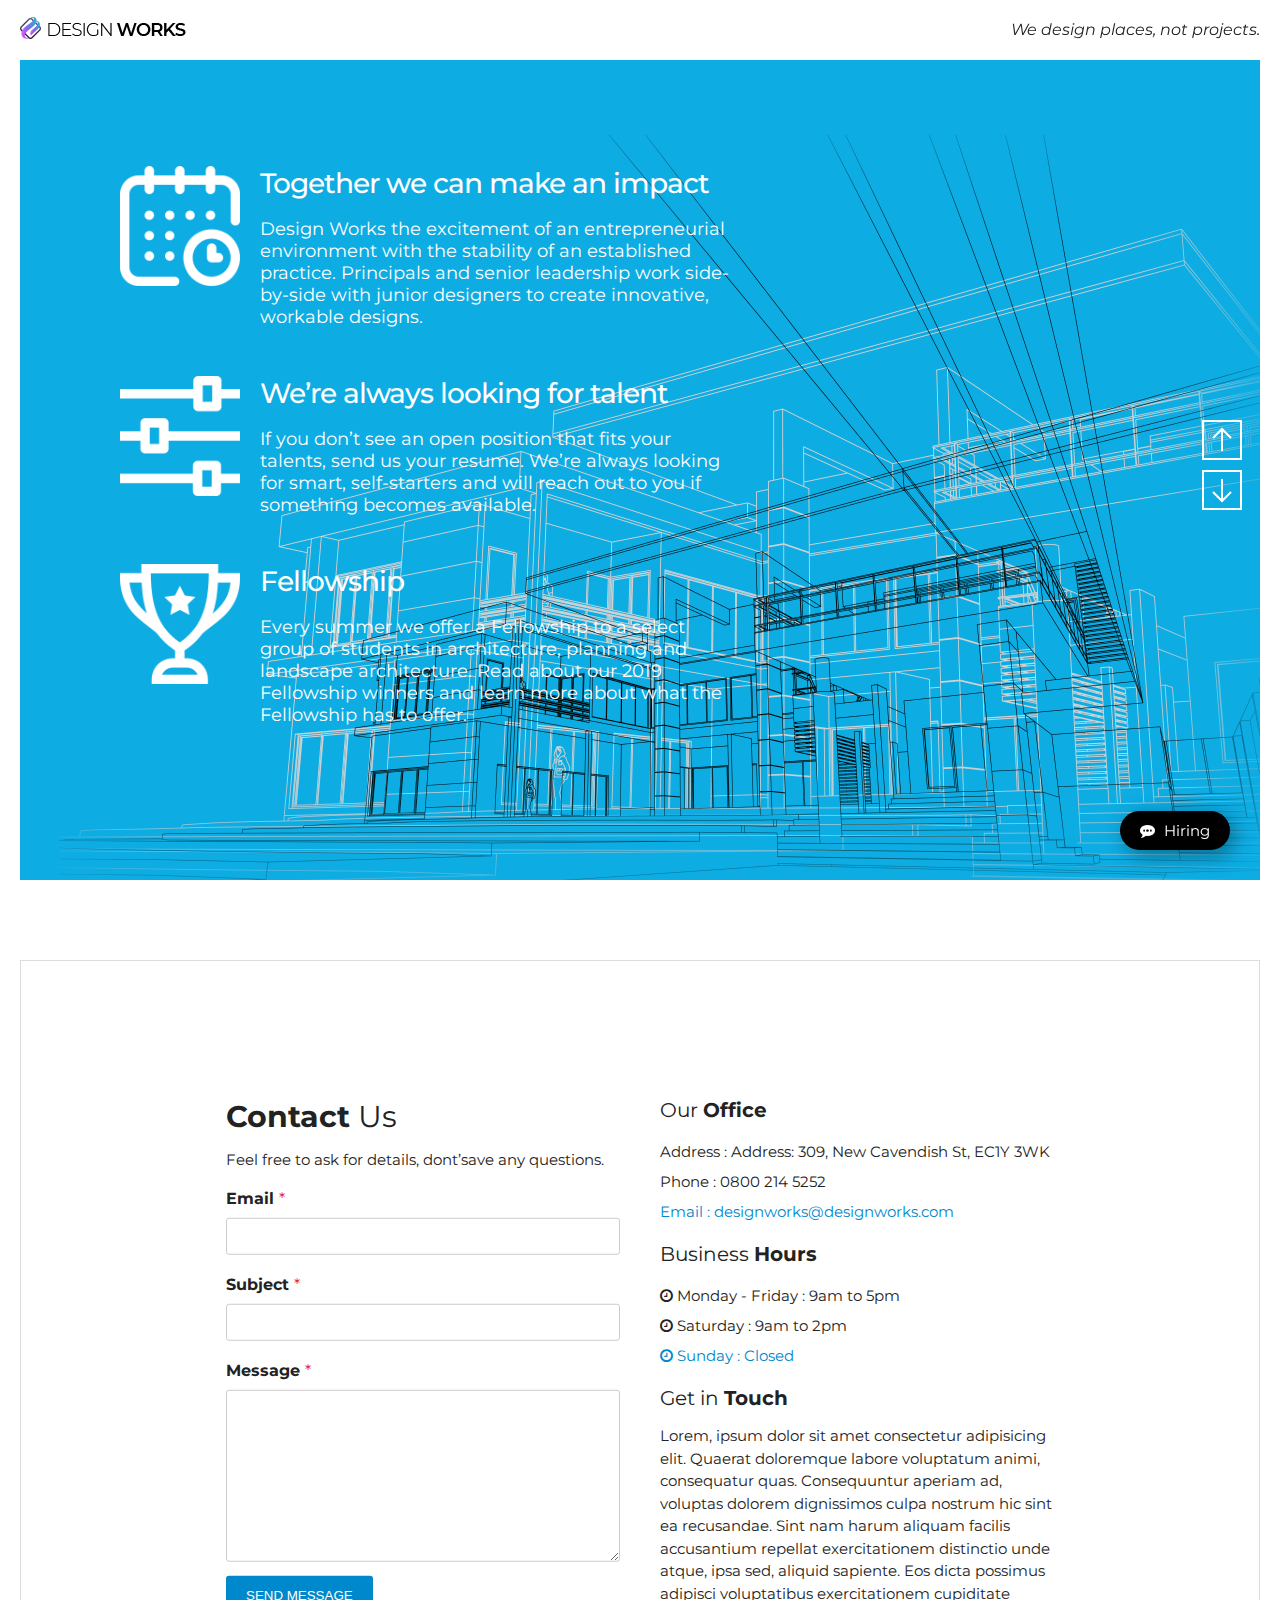
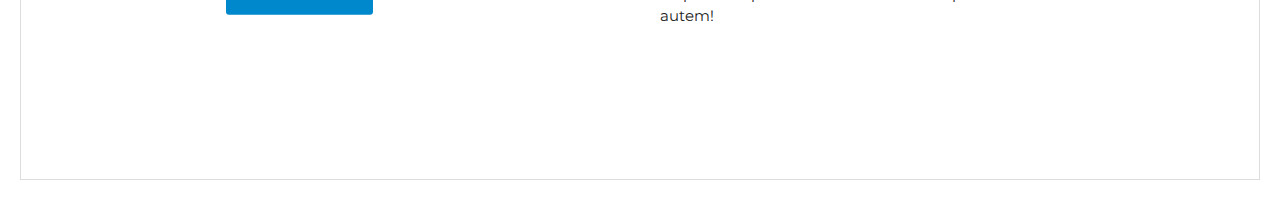
==== commit 6b5f3137: "mobile home, about,plan section 반응형 웹 구현" ====
--- a/index.html
+++ b/index.html
@@ -16,6 +16,10 @@
 	<script src="js/slick/slick.min.js"></script>
 	<link rel="stylesheet" href="js/slick/slick-theme.css">
 	<link rel="stylesheet" href="js/slick/slick.css">
+	<!-- Featherlight -->
+	<script src="js/featherlight/featherlight.js"></script>
+	<link rel="stylesheet" href="js/featherlight/featherlight.css">
+
   <!-- Custom JS & CSS -->
   <script src="custom.js"></script>
   <link rel="stylesheet" href="style.css">
@@ -27,7 +31,7 @@
 
 <body data-hijacking="on" data-animation="gallery">
 	<div class="container">
-		<section class="cd-section visible" id="home">
+		<section class="cd-section" id="home">
 			<div>
 				<div class="content">
 					<div class="home-inner">
@@ -49,7 +53,7 @@
 			</div>
 		</section>
 
-		<section class="cd-section" id="about">
+		<section class="cd-section visible" id="about">
 			<div>
 				<div class="content">
 					<div class="about-inner">
@@ -117,7 +121,7 @@
 											<span>3M</span>BUDGET
 										</div>
 									</div>
-									<a class="view-project" href="">
+									<a class="view-project"  data-featherlight="iframe"  href="project-detail-01.html" target="_blank">
 										View Project
 										<i class="fa fa-long-arrow-right"></i>
 									</a>
@@ -151,7 +155,7 @@
 											<span>5M</span>BUDGET
 										</div>
 									</div>
-									<a class="view-project" href="">
+									<a class="view-project"  data-featherlight="iframe" href="project-detail-02.html">
 										View Project
 										<i class="fa fa-long-arrow-right"></i>
 									</a>
@@ -185,7 +189,7 @@
 											<span>8M</span>BUDGET
 										</div>
 									</div>
-									<a class="view-project" href="">
+									<a class="view-project"  data-featherlight="iframe" href="project-detail-03.html">
 										View Project
 										<i class="fa fa-long-arrow-right"></i>
 									</a>
@@ -443,7 +447,7 @@
 		<img src="images/gototop.png" alt="">
 	</a>
 	
-	<a href="" class="btn_hiring">
+	<a href="hiring.html" data-featherlight="iframe" class="btn_hiring">
 		<i class="fa fa-commenting"></i>
 		Hiring
 	</a>
--- a/js/featherlight/featherlight.css
+++ b/js/featherlight/featherlight.css
@@ -0,0 +1,158 @@
+/**
+ * Featherlight – ultra slim jQuery lightbox
+ * Version 1.7.13 - http://noelboss.github.io/featherlight/
+ *
+ * Copyright 2018, Noël Raoul Bossart (http://www.noelboss.com)
+ * MIT Licensed.
+**/
+
+html.with-featherlight {
+	/* disable global scrolling when featherlights are visible */
+	overflow: hidden;
+}
+
+.featherlight {
+	display: none;
+
+	/* dimensions: spanning the background from edge to edge */
+	position:fixed;
+	top: 0; right: 0; bottom: 0; left: 0;
+	z-index: 2147483647; /* z-index needs to be >= elements on the site. */
+
+	/* position: centering content */
+	text-align: center;
+
+	/* insures that the ::before pseudo element doesn't force wrap with fixed width content; */
+	white-space: nowrap;
+
+	/* styling */
+	cursor: pointer;
+	background: #333;
+	/* IE8 "hack" for nested featherlights */
+	background: rgba(0, 0, 0, 0);
+}
+
+/* support for nested featherlights. Does not work in IE8 (use JS to fix) */
+.featherlight:last-of-type {
+	background: rgba(0, 0, 0, 0.8);
+}
+
+.featherlight:before {
+	/* position: trick to center content vertically */
+	content: '';
+	display: inline-block;
+	height: 100%;
+	vertical-align: middle;
+}
+
+.featherlight .featherlight-content {
+	/* make content container for positioned elements (close button) */
+	position: relative;
+
+	/* position: centering vertical and horizontal */
+	text-align: left;
+	vertical-align: middle;
+	display: inline-block;
+
+	/* dimensions: cut off images */
+	overflow: auto;
+	padding: 25px 25px 0;
+	border-bottom: 25px solid transparent;
+
+	/* dimensions: handling large content */
+	margin-left: 5%;
+	margin-right: 5%;
+	max-height: 95%;
+
+	/* styling */
+	background: #fff;
+	cursor: auto;
+
+	/* reset white-space wrapping */
+	white-space: normal;
+}
+
+/* contains the content */
+.featherlight .featherlight-inner {
+	/* make sure its visible */
+	display: block;
+}
+
+/* don't show these though */
+.featherlight script.featherlight-inner,
+.featherlight link.featherlight-inner,
+.featherlight style.featherlight-inner {
+	display: none;
+}
+
+.featherlight .featherlight-close-icon {
+	/* position: centering vertical and horizontal */
+	position: absolute;
+	z-index: 9999;
+	top: 0;
+	right: 0;
+
+	/* dimensions: 25px x 25px */
+	line-height: 25px;
+	width: 25px;
+
+	/* styling */
+	cursor: pointer;
+	text-align: center;
+	font-family: Arial, sans-serif;
+	background: #fff; /* Set the background in case it overlaps the content */
+	background: rgba(255, 255, 255, 0.3);
+	color: #000;
+	border: none;
+	padding: 0;
+}
+
+/* See http://stackoverflow.com/questions/16077341/how-to-reset-all-default-styles-of-the-html5-button-element */
+.featherlight .featherlight-close-icon::-moz-focus-inner {
+	border: 0;
+	padding: 0;
+}
+
+.featherlight .featherlight-image {
+	/* styling */
+	width: 100%;
+}
+
+
+.featherlight-iframe .featherlight-content {
+	/* removed the border for image croping since iframe is edge to edge */
+	border-bottom: 0;
+	padding: 0;
+	-webkit-overflow-scrolling: touch;
+}
+
+.featherlight iframe {
+	/* styling */
+	border: none;
+}
+
+.featherlight * { /* See https://github.com/noelboss/featherlight/issues/42 */
+	-webkit-box-sizing: border-box;
+	-moz-box-sizing: border-box;
+	box-sizing: border-box;
+}
+
+/* handling phones and small screens */
+@media only screen and (max-width: 1024px) {
+	.featherlight .featherlight-content {
+		/* dimensions: maximize lightbox with for small screens */
+		margin-left: 0;
+		margin-right: 0;
+		max-height: 98%;
+
+		padding: 10px 10px 0;
+		border-bottom: 10px solid transparent;
+	}
+}
+
+/* hide non featherlight items when printing */
+@media print {
+	html.with-featherlight > * > :not(.featherlight) {
+		display: none;
+	}
+}
--- a/style.css
+++ b/style.css
@@ -14,9 +14,7 @@
 * { box-sizing: border-box;}
 ul{list-style: none; padding:0;}
 a{text-decoration: none;}
-html{
-  scroll-behavior: smooth;
-}
+
 /* Default CSS */
 body{
   font-family: 'Montserrat', sans-serif;
@@ -802,7 +800,9 @@
   margin-top: 40px;
 }
 .hiring-info{
+
   overflow: hidden;
+  
 }
 .hiring-info > div{
   
@@ -828,8 +828,9 @@
 font-weight: normal;
 }
 .center-child p {
- font-size: 20px;
+ font-size: 22px;
  font-weight: 300;
+ line-height: 1.5em;
 }
 .photo img{
   /* background: url(images/hiring-main-01-01.jpg) no-repeat center center;
@@ -924,4 +925,104 @@
 }
 .sns a:nth-child(6)::before{
   background-color: #00C300;
+}
+
+/* ################ SubPage : Hiring ################ */
+.hiring-main.project-main1{
+  background: url(images/project-main-01-01.jpg) no-repeat center center;
+  background-size: cover;
+  height: 100vh;
+}
+.hiring-main.project-main2{
+  background: url(images/project-main-02-01.jpg) no-repeat center center;
+  background-size: cover;
+  height: 100vh;
+}
+.hiring-main.project-main3{
+  background: url(images/project-main-03-01.jpg) no-repeat center center;
+  background-size: cover;
+  height: 100vh;
+}
+.hiring-main.project-main1 .hiring-heading,
+.hiring-main.project-main2 .hiring-heading,
+.hiring-main.project-main3 .hiring-heading{
+  color: #fff;
+  width: 100%;
+  animation: slidedown 0.7s linear both;
+}
+.hiring-main.project-main1 .hiring-heading h1,
+.hiring-main.project-main2 .hiring-heading h1,
+.hiring-main.project-main3 .hiring-heading h1{
+  font-size: 70px;
+}
+.modal.project-detail .hiring-slogan p:before{
+  left: -100px;
+}
+.photo.project-info{
+  font-size: 20px;
+  font-weight: 300;
+  padding-top: 120px;
+}
+.modal.project-detail .hiring-heading span:before,
+.modal.project-detail .hiring-heading span:after{
+  content : '';
+  height: 2px;
+  background-color: #fff;
+  width: 50px;
+  position: absolute;
+  top : 50%;
+}
+
+@keyframes slidedown{
+  0% {
+    opacity: 0;
+    margin-top: -50px;
+  }
+  100%{
+    opacity: 1;
+    margin-top: 0px;
+  }
+}
+
+/* Featherlight Custom CSS */
+.featherlight .featherlight-content {
+  position: relative;
+  text-align: left;
+  vertical-align: middle;
+  display: inline-block;
+  margin-left: 0;
+  margin-right: 0;
+  max-height: 100%;
+  background: #fff;
+  cursor: auto;
+  white-space: normal;
+  width: 80%;
+  height: 90%;
+  border-radius: 20px;
+}
+
+.featherlight iframe {
+  border: none;
+  width: 100%;
+  height: 100%;
+}
+
+.featherlight .featherlight-close-icon {
+  position: absolute;
+  z-index: 9999;
+  top: 0;
+  right: 50px;
+  line-height: 50px;
+  width: 50px;
+  cursor: pointer;
+  text-align: center;
+  font-family: Arial, sans-serif;
+  background: #fff;
+  background: rgba(255, 255, 255, 0.3);
+  color: #000;
+  border: none;
+  padding: 0;
+  font-size: 40px;
+  outline: none;
+  
 }--- a/responsive.css
+++ b/responsive.css
@@ -120,5 +120,108 @@
     right: 20px;
     bottom:20px;
   }
-
+  .cd-vertical-nav{
+    display: none;
+  }
+
+  /* Show Hide Section */
+  #home,
+  #about,
+  #project,
+  /* #plan, */
+  #awards,
+  #location,
+  #contact{
+    display: none;
+  }
+
+
+  /* ############# Section : Home ##############*/
+
+  .home-inner{
+    background-color: #fff;
+    height: 100vh;
+  }
+  .welcome-text{
+    transform: translate(-50%,-50%) scale(0.7);
+    font-size: 40px;
+    width: 100%;
+  }
+  .home-heading{
+    left:20px;
+  }
+  .home-heading span{
+    font-size: 50px;
+  }
+
+  /* ############# Section : about ##############*/
+  .about-inner{
+    height: auto;
+    padding: 20px;
+  }
+  .about-inner::before{
+    content: '';
+    background-color: rgba(0,0,0,0.5);
+    width:100%;
+    height: 100%;
+    position: absolute;
+    top:0;
+    left:0
+  }
+  .about-itmes{
+    margin-top: 30px;
+    width: 100%;
+    position: static;
+    top:0;
+    left:0;
+    transform: none;
+    text-align: center;
+  }
+  .item img {
+    float:none;
+  }
+  .item p {
+    position: relative;
+  }
+  .item h3{
+    position: relative;
+  }
+
+
+  /* ############# Section : plan ##############*/
+  .plan-inner{
+    height: auto;
+    padding:20px
+   }
+   .plan-feature{
+
+    width:100%;
+    position: static;
+    transform: none;
+    top : 0;
+    left:0;
+  }
+  .plan-feature > div{
+    height: auto;
+  }
+  .plan-info > div{
+    float: none;
+    width:100%;
+  }
+  .plan-heading p{
+    text-align: center;
+  }
+  .plan-heading{
+    width: 70%;
+    padding-right: 0;
+  }
+  .plan-photo img{
+    height: auto;
+    width: 100%;
+  }
+  .plan-heading h2,
+  .history-info h2{
+    margin-top: 40px;
+  }
+  
 }